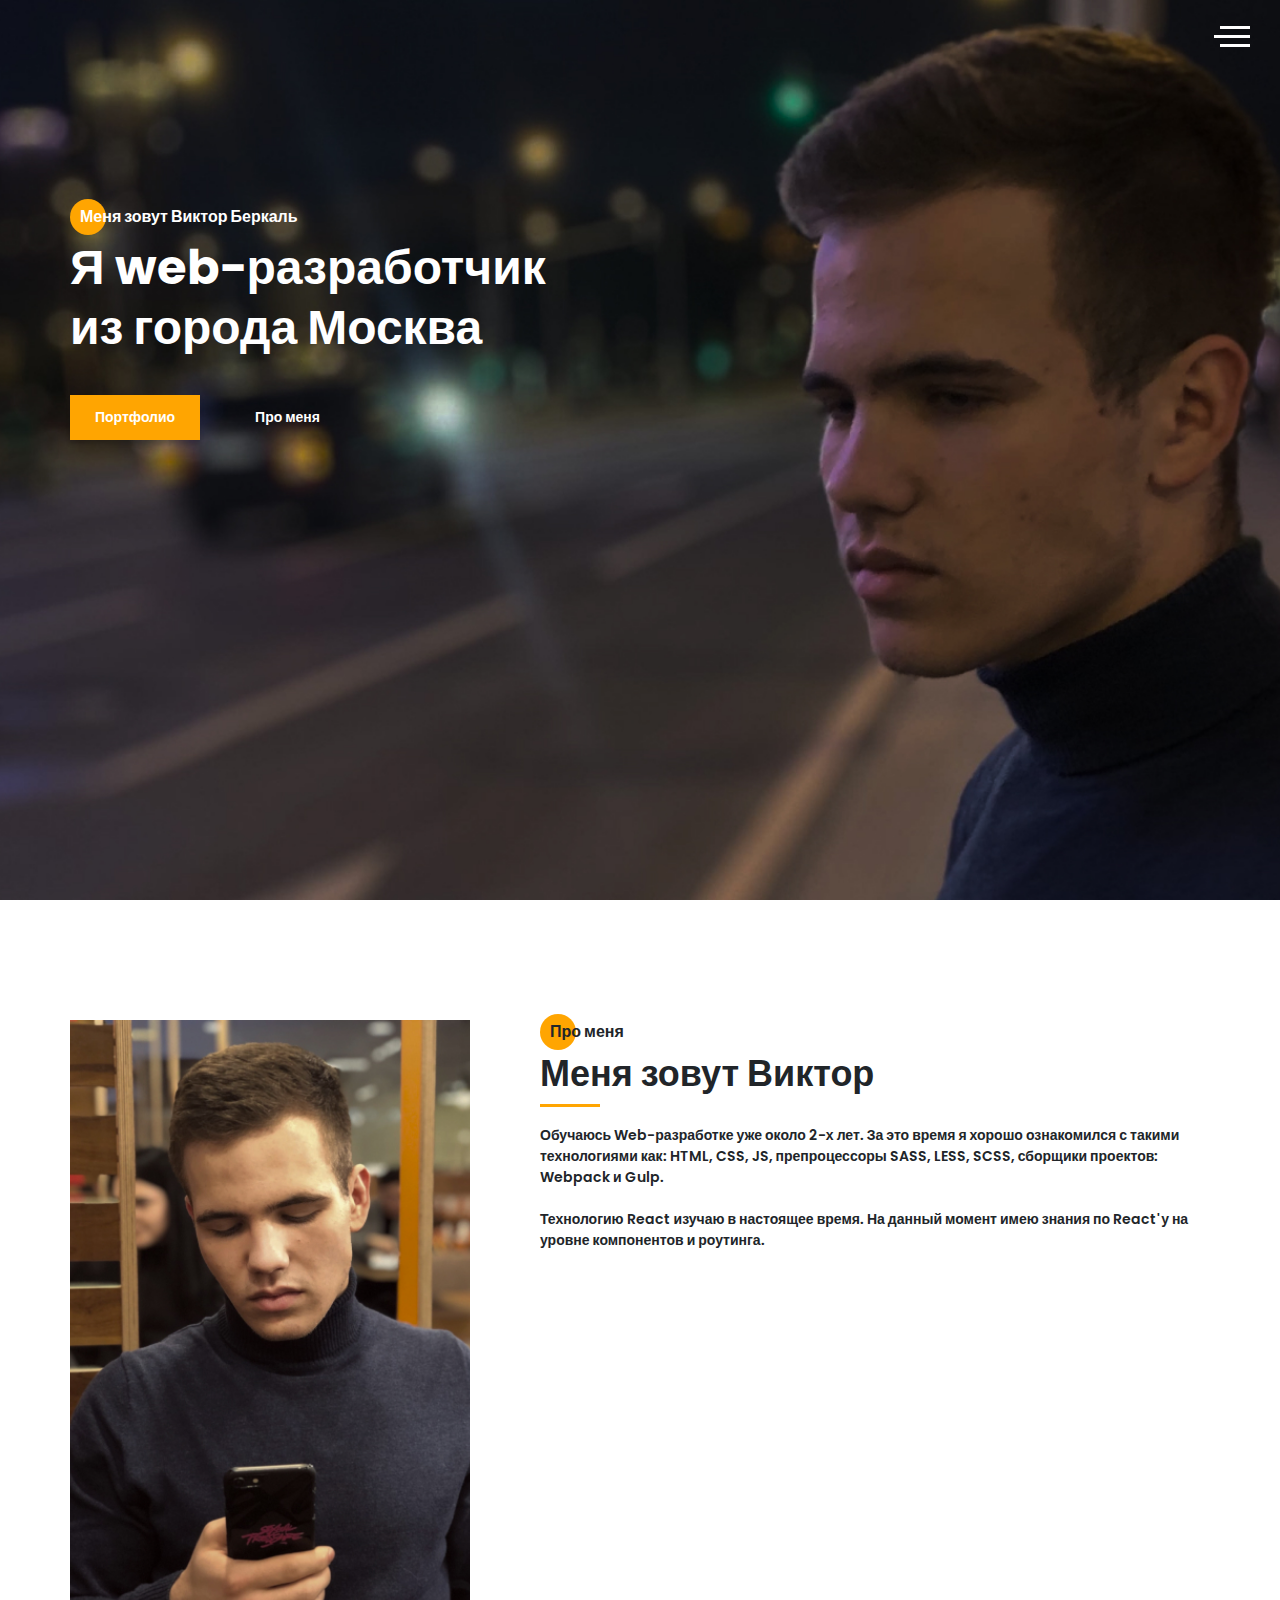
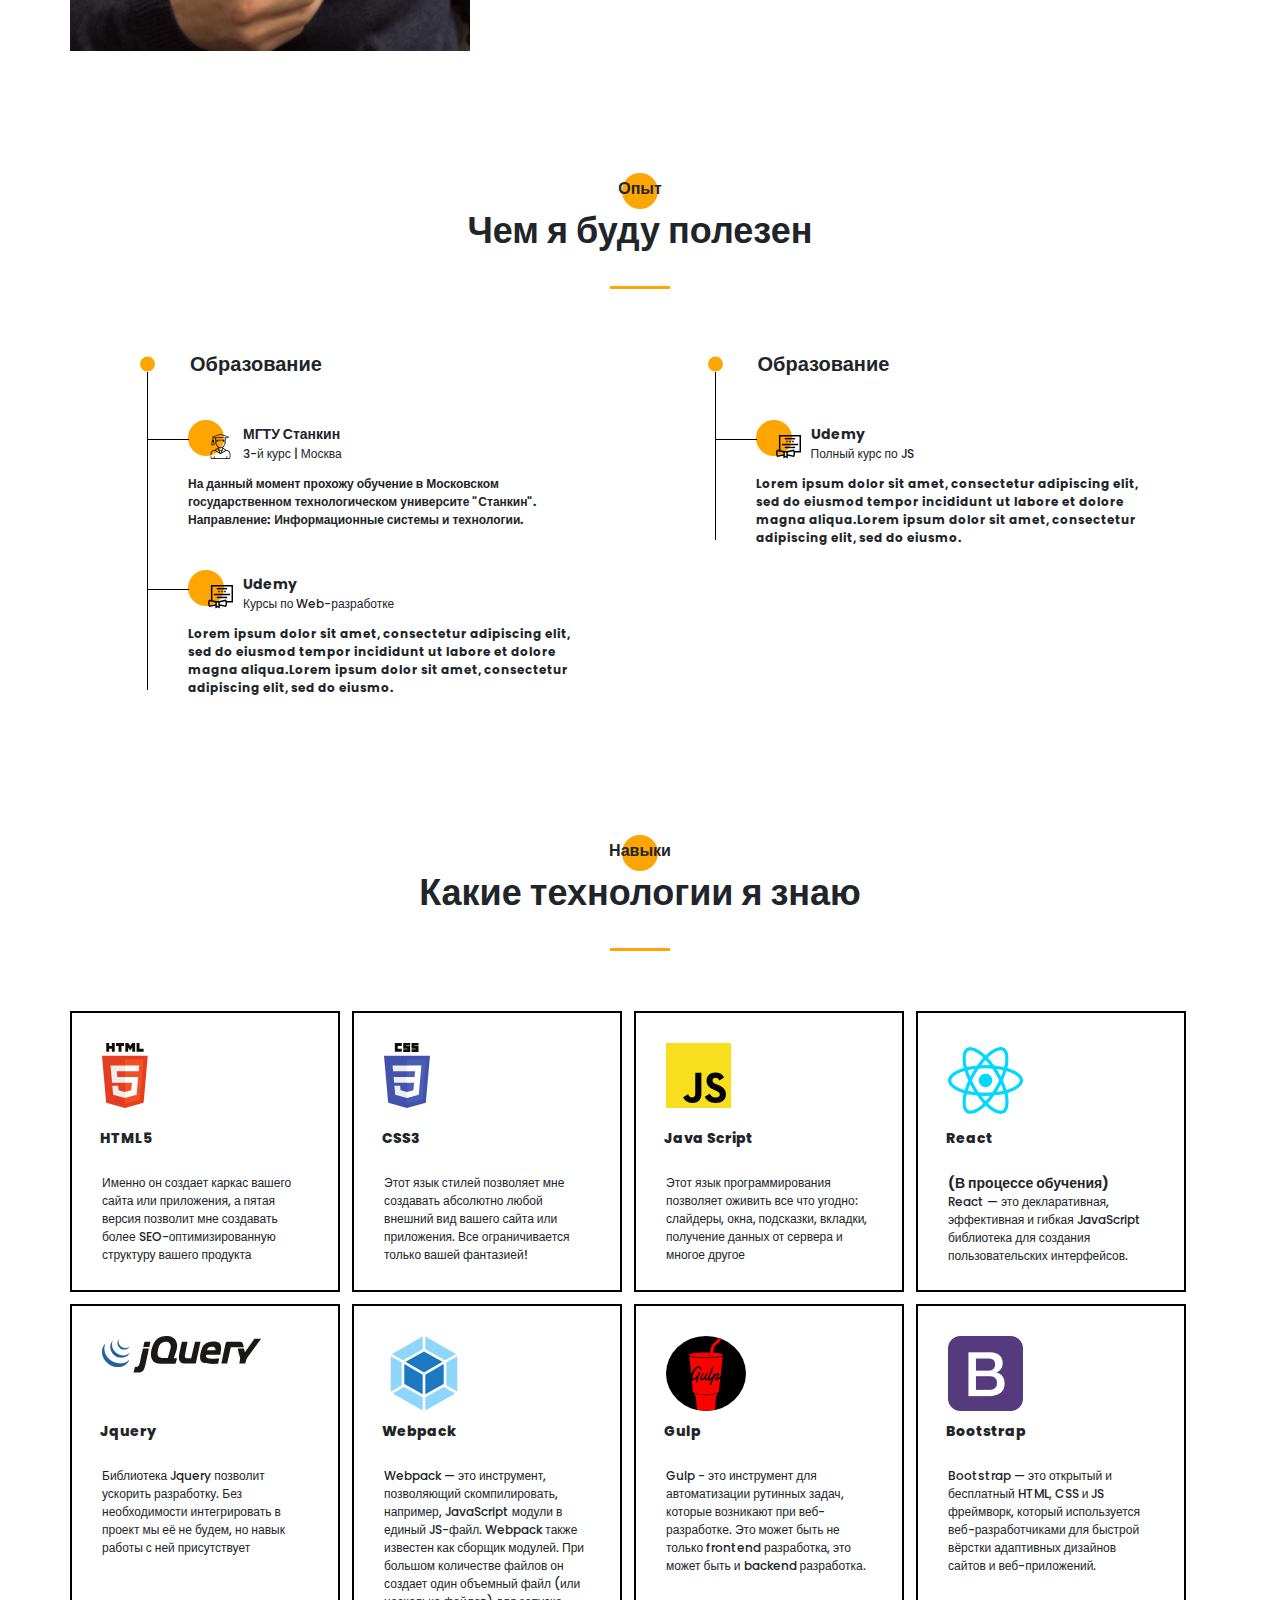
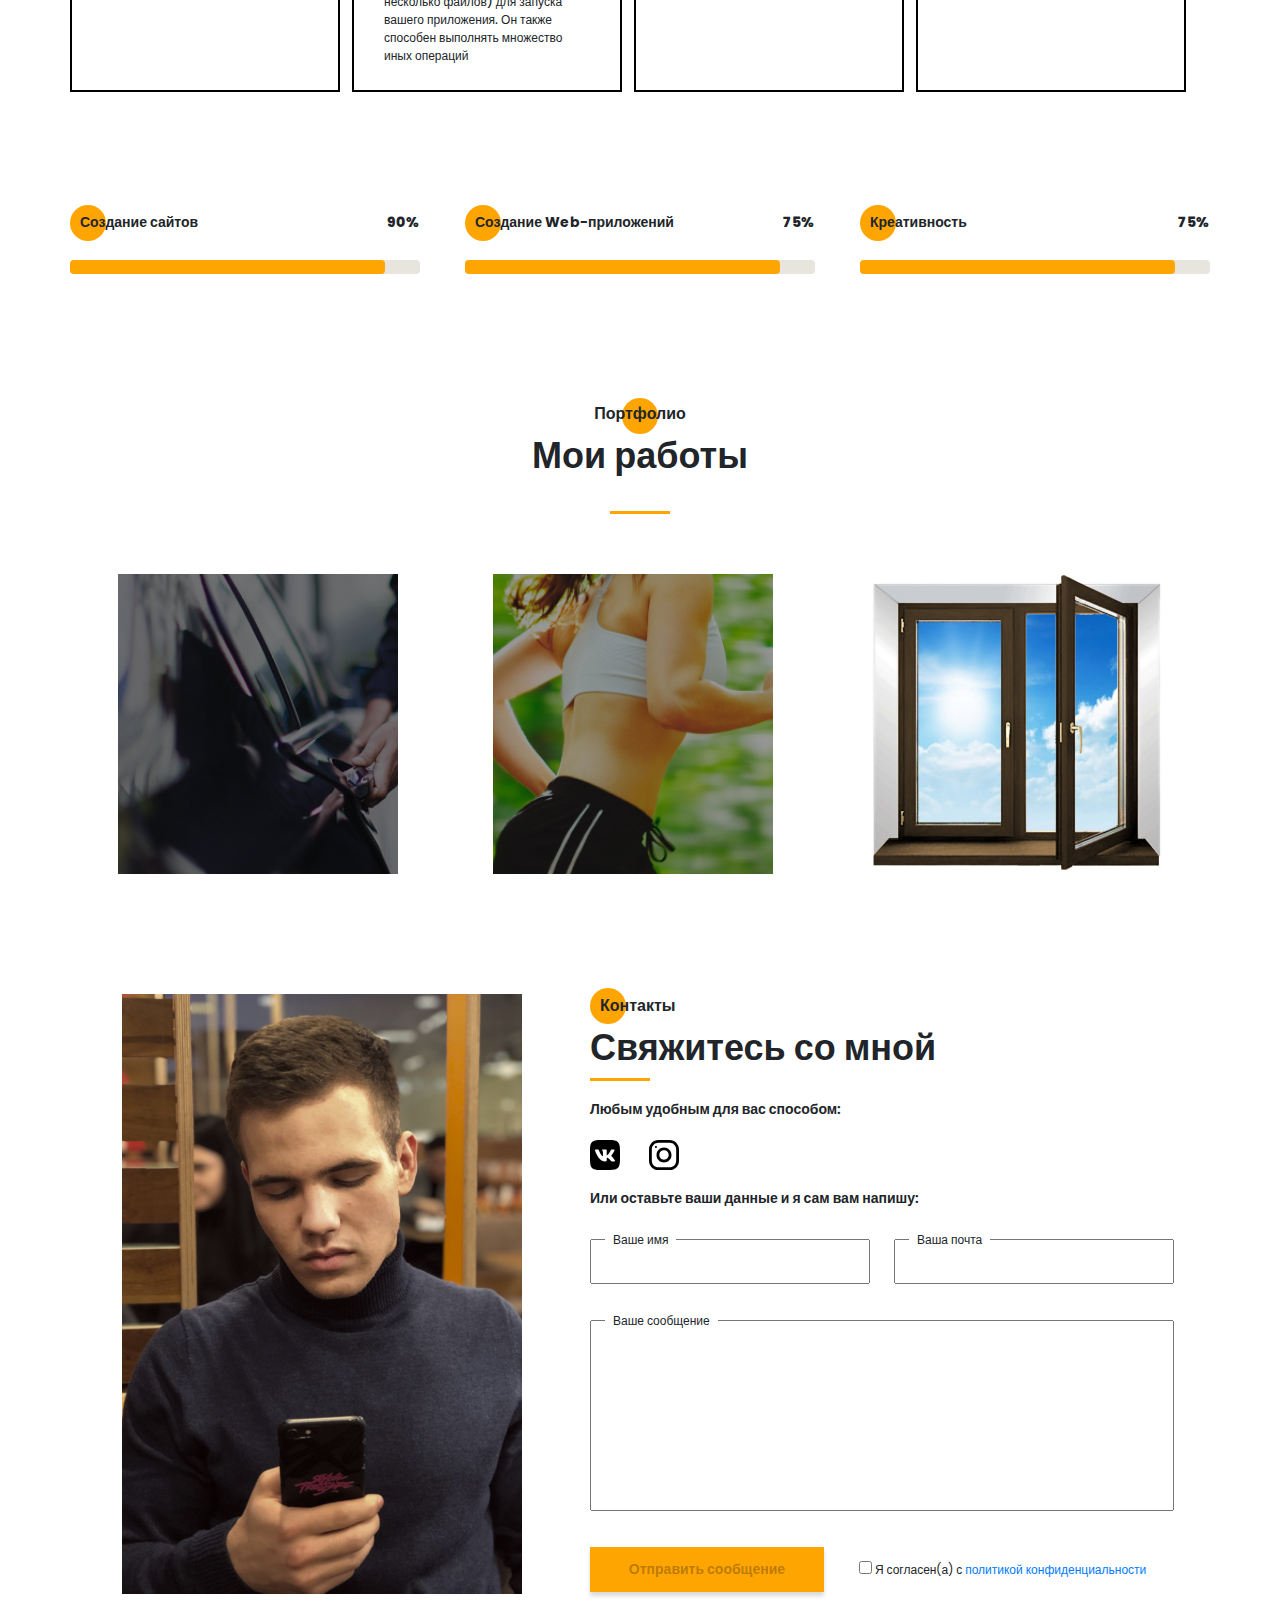
==== index.html @ ca9aa5c7 "portfolio" ====
<!DOCTYPE html><html lang="en"><head><meta charset="UTF-8"><meta http-equiv="X-UA-Compatible" content="IE=edge"><meta name="viewport" content="width=device-width,initial-scale=1"><title>Document</title><link rel="stylesheet" href="css/style.min.css"></head><body><div class="menu"><div class="menu__content"><div class="menu__close"><svg width="29" height="30" viewBox="0 0 29 30" fill="none" xmlns="http://www.w3.org/2000/svg"><path d="M17.1568 14.5231L28.4489 3.23075C29.1837 2.49623 29.1837 1.30861 28.4489 0.574085C27.7144 -0.160437 26.5267 -0.160437 25.7922 0.574085L14.4998 11.8665L3.20781 0.574085C2.47295 -0.160437 1.28567 -0.160437 0.551149 0.574085C-0.183717 1.30861 -0.183717 2.49623 0.551149 3.23075L11.8432 14.5231L0.551149 25.8155C-0.183717 26.55 -0.183717 27.7376 0.551149 28.4721C0.917206 28.8385 1.39852 29.0226 1.87948 29.0226C2.36045 29.0226 2.84141 28.8385 3.20781 28.4721L14.4998 17.1798L25.7922 28.4721C26.1586 28.8385 26.6396 29.0226 27.1205 29.0226C27.6015 29.0226 28.0825 28.8385 28.4489 28.4721C29.1837 27.7376 29.1837 26.55 28.4489 25.8155L17.1568 14.5231Z" fill="black"/></svg></div><nav><ul class="menu__ul"><li class="menu__li"><a href="#dossier" class="menu__link">ПРО МЕНЯ</a></li><li class="menu__li"><a href="#portfolio" class="menu__link">МОЙ ОПЫТ</a></li><li class="menu__li"><a href="#skils" class="menu__link">МОИ НАВЫКИ</a></li><li class="menu__li"><a href="#projects" class="menu__link">МОИ РАБОТЫ</a></li><li class="menu__li"><a href="#price" class="menu__link">ПРАЙС-ЛИСТ</a></li><li class="menu__li"><a href="#contacts" class="menu__link">КОНТАКТЫ</a></li></ul></nav><div class="menu__social"><a href="https://github.com/VictorBerkal"><svg width="20" height="19" viewBox="0 0 20 19" fill="none" xmlns="http://www.w3.org/2000/svg"><path d="M10 0C4.475 0 0 4.36167 0 9.74107C0 14.0457 2.865 17.6962 6.8375 18.9832C7.3375 19.0749 7.52083 18.7734 7.52083 18.5148C7.52083 18.2835 7.5125 17.6706 7.50833 16.8585C4.72667 17.4459 4.14 15.5517 4.14 15.5517C3.685 14.4274 3.0275 14.1267 3.0275 14.1267C2.12167 13.5228 3.0975 13.5352 3.0975 13.5352C4.10167 13.603 4.62917 14.5389 4.62917 14.5389C5.52083 16.0283 6.97 15.5979 7.54167 15.3493C7.63167 14.719 7.88917 14.2903 8.175 14.0466C5.95417 13.8029 3.62 12.9652 3.62 9.23304C3.62 8.16988 4.0075 7.30085 4.64917 6.61934C4.53667 6.37317 4.19917 5.3827 4.73667 4.04116C4.73667 4.04116 5.57417 3.78012 7.48667 5.03988C8.28667 4.82345 9.13667 4.71606 9.98667 4.7111C10.8367 4.71606 11.6867 4.82345 12.4867 5.03988C14.3867 3.78012 15.2242 4.04116 15.2242 4.04116C15.7617 5.3827 15.4242 6.37317 15.3242 6.61934C15.9617 7.30085 16.3492 8.16988 16.3492 9.23304C16.3492 12.9752 14.0117 13.7987 11.7867 14.0383C12.1367 14.3307 12.4617 14.928 12.4617 15.8408C12.4617 17.1444 12.4492 18.1918 12.4492 18.5082C12.4492 18.7635 12.6242 19.0683 13.1367 18.9708C17.1375 17.692 20 14.0391 20 9.74107C20 4.36167 15.5225 0 10 0Z" fill="#212121"/></svg> </a><a href="https://www.instagram.com/berkal_111111/?hl=ru"><svg class="rotate-right" width="20" height="20" viewBox="0 0 20 20" fill="none" xmlns="http://www.w3.org/2000/svg"><path d="M-6.01032e-07 6.25L-2.73196e-07 13.75C-1.22337e-07 17.2012 2.79875 20 6.25 20L13.75 20C17.2013 20 20 17.2012 20 13.75L20 6.25C20 2.79875 17.2012 -7.51891e-07 13.75 -6.01032e-07L6.25 -2.73196e-07C2.79875 -1.22337e-07 -7.51891e-07 2.79875 -6.01032e-07 6.25ZM13.75 1.875C16.1625 1.875 18.125 3.8375 18.125 6.25L18.125 13.75C18.125 16.1625 16.1625 18.125 13.75 18.125L6.25 18.125C3.8375 18.125 1.875 16.1625 1.875 13.75L1.875 6.25C1.875 3.8375 3.8375 1.875 6.25 1.875L13.75 1.875Z" fill="black"/><path d="M5 10C5 12.7612 7.23875 15 10 15C12.7613 15 15 12.7612 15 10C15 7.23875 12.7612 5 10 5C7.23875 5 5 7.23875 5 10ZM13.125 10C13.125 11.7225 11.7225 13.125 10 13.125C8.27625 13.125 6.875 11.7225 6.875 10C6.875 8.2775 8.27625 6.875 10 6.875C11.7225 6.875 13.125 8.2775 13.125 10Z" fill="black"/><path d="M5.29123 4.625C5.29123 4.25704 4.99295 3.95875 4.62499 3.95875C4.25703 3.95875 3.95874 4.25704 3.95874 4.625C3.95874 4.99296 4.25703 5.29125 4.62499 5.29125C4.99295 5.29125 5.29123 4.99296 5.29123 4.625Z" fill="black"/></svg> </a><a href="https://vk.com/hhesoyam"><svg xmlns="http://www.w3.org/2000/svg" width="20" height="20" viewBox="0 0 32 32"><path d="M20.911 0h-9.823c-8.964 0-11.089 2.125-11.089 11.089v9.823c0 8.964 2.125 11.089 11.089 11.089h9.823c8.964 0 11.089-2.125 11.089-11.089v-9.823c0-8.964-2.146-11.089-11.089-11.089zM25.833 22.828h-2.323c-0.88 0-1.151-0.698-2.734-2.302-1.375-1.333-1.984-1.51-2.323-1.51-0.479 0-0.615 0.135-0.615 0.792v2.099c0 0.563-0.177 0.901-1.667 0.901-2.464 0-5.198-1.49-7.115-4.266-2.891-4.068-3.682-7.115-3.682-7.745 0-0.339 0.135-0.656 0.786-0.656h2.328c0.589 0 0.813 0.271 1.042 0.901 1.151 3.323 3.068 6.234 3.859 6.234 0.292 0 0.427-0.135 0.427-0.88v-3.432c-0.089-1.583-0.922-1.719-0.922-2.281 0-0.271 0.224-0.542 0.583-0.542h3.661c0.495 0 0.677 0.271 0.677 0.854v4.63c0 0.5 0.224 0.677 0.359 0.677 0.292 0 0.542-0.177 1.083-0.719 1.672-1.875 2.87-4.766 2.87-4.766 0.156-0.339 0.427-0.656 1.016-0.656h2.328c0.698 0 0.854 0.359 0.698 0.859-0.292 1.354-3.141 5.375-3.141 5.375-0.245 0.406-0.339 0.583 0 1.036 0.25 0.339 1.063 1.042 1.604 1.672 0.995 1.13 1.76 2.078 1.964 2.734 0.229 0.651-0.109 0.99-0.766 0.99z"/></svg></a></div></div><div class="menu__opasity"></div></div><div class="sidepanel"><a href="https://github.com/VictorBerkal" class="sidepanel__link"><img src="icons/social/github.svg" alt="github"></a><a href="https://www.instagram.com/berkal_111111/?hl=ru" class="sidepanel__link"><img src="icons/social/instagram.svg" alt="instagram"></a><a class="rotate" href="https://vk.com/hhesoyam" class="sidepanel__link"><svg xmlns="http://www.w3.org/2000/svg" width="20" height="20" viewBox="0 0 32 32"><path d="M20.911 0h-9.823c-8.964 0-11.089 2.125-11.089 11.089v9.823c0 8.964 2.125 11.089 11.089 11.089h9.823c8.964 0 11.089-2.125 11.089-11.089v-9.823c0-8.964-2.146-11.089-11.089-11.089zM25.833 22.828h-2.323c-0.88 0-1.151-0.698-2.734-2.302-1.375-1.333-1.984-1.51-2.323-1.51-0.479 0-0.615 0.135-0.615 0.792v2.099c0 0.563-0.177 0.901-1.667 0.901-2.464 0-5.198-1.49-7.115-4.266-2.891-4.068-3.682-7.115-3.682-7.745 0-0.339 0.135-0.656 0.786-0.656h2.328c0.589 0 0.813 0.271 1.042 0.901 1.151 3.323 3.068 6.234 3.859 6.234 0.292 0 0.427-0.135 0.427-0.88v-3.432c-0.089-1.583-0.922-1.719-0.922-2.281 0-0.271 0.224-0.542 0.583-0.542h3.661c0.495 0 0.677 0.271 0.677 0.854v4.63c0 0.5 0.224 0.677 0.359 0.677 0.292 0 0.542-0.177 1.083-0.719 1.672-1.875 2.87-4.766 2.87-4.766 0.156-0.339 0.427-0.656 1.016-0.656h2.328c0.698 0 0.854 0.359 0.698 0.859-0.292 1.354-3.141 5.375-3.141 5.375-0.245 0.406-0.339 0.583 0 1.036 0.25 0.339 1.063 1.042 1.604 1.672 0.995 1.13 1.76 2.078 1.964 2.734 0.229 0.651-0.109 0.99-0.766 0.99z"/></svg></a><div class="sidepanel__hr"></div><div class="sidepanel__descr"><span>Социальные сети</span></div></div><section class="promo"><div class="hamburger"><span></span> <span class="long"></span> <span></span></div><div class="container"><div class="title promo__title">Меня зовут Виктор Беркаль</div><h1 class="title title_fz-48 promo__subtitle">Я web-разработчик из города Москва</h1><div class="promo__btns"><a href="#projects" class="promo__btn btn">Портфолио</a> <a href="#dossier" class="promo__btn">Про меня</a></div></div></section><section><div id="dossier" class="dossier"><div class="container"><div class="dossier__wrapper"><div class="dossier-item dossier-item_1"><div class="dossier-item__image"><img src="img/main_photo.jpg" alt="my photo"></div></div><div class="dossier-item dossier-item_2"><div class="dossier-item__title title">Про меня</div><div class="dossier-item__subtitle title title_fz-36">Меня зовут Виктор</div><div class="dossier-item__line line"></div><div class="dossier-item__descr">Обучаюсь Web-разработке уже около 2-х лет. За это время я хорошо ознакомился с такими технологиями как: HTML, CSS, JS, препроцессоры SASS, LESS, SCSS, сборщики проектов: Webpack и Gulp.<br><br>Технологию React изучаю в настоящее время. На данный момент имею знания по React'у на уровне компонентов и роутинга.</div></div><!-- <div class="dossier-item dossier-item_3">
                        <div class="dossier-item__wrapper">
                            <div class="dossier-item-block">
                                <div class="dossier-item-block__image">
                                    <img src="icons/about_me/web_development.svg" alt="web">
                                </div>
                                <div class="dossier-item-block__info">
                                    <div class="dossier-item-block__title title title_fz-14">Web-разработка</div>
                                    <div class="dossier-item-block__descr">
                                        Lorem ipsum dolor sit amet, consectetur adipiscing elit, sed do eiusmod tempor incididunt ut labore et dolore magna aliqua.
                                    </div>
                                </div>
                            </div>
                            <div class="dossier-item-block">
                                <div class="dossier-item-block__image">
                                    <img src="icons/about_me/mobile_dev.svg" alt="mobile_dev">
                                </div>
                                <div class="dossier-item-block__info">
                                    <div class="dossier-item-block__title title title_fz-14">Web-разработка</div>
                                    <div class="dossier-item-block__descr">Lorem ipsum dolor sit amet, consectetur adipiscing elit, sed do eiusmod tempor incididunt ut labore et dolore magna aliqua.</div>
                                </div>
                            </div>
                            <div class="dossier-item-block">
                                <div class="dossier-item-block__image">
                                    <img src="icons/about_me/design.svg" alt="design">
                                </div>
                                <div class="dossier-item-block__info">
                                    <div class="dossier-item-block__title title title_fz-14">Web-разработка</div>
                                    <div class="dossier-item-block__descr">Lorem ipsum dolor sit amet, consectetur adipiscing elit, sed do eiusmod tempor incididunt ut labore et dolore magna aliqua.</div>
                                </div>
                            </div>
                        </div>
                    </div> --></div></div></div></section><section><div id="portfolio" class="portfolio"><div class="container"><div class="title title_section-title">Опыт</div><h2 class="title_fz-36 title title_section-subtitle">Чем я буду полезен</h2><div class="line"></div><div class="portfolio__wrapper"><div class="portfolio-column"><div class="portfolio-column__title title title_fz-20">Образование</div><ul class="portfolio__list"><li class="portfolio-elem"><div class="portfolio-elem__inner"><div class="portfolio-elem__header"><div class="portfolio-elem__icon"><img src="icons/experience/university.svg" alt="university"></div><div class="portfolio-elem_info"><div class="portfolio-elem__title title title_fz-14">МГТУ Станкин</div><div class="portfolio-elem__subtitle">3-й курс | Москва</div></div></div><div class="portfolio-elem__body">На данный момент прохожу обучение в Московском государственном технологическом университе "Станкин". Направление: Информационные системы и технологии.</div></div></li><li class="portfolio-elem"><div class="portfolio-elem__inner"><div class="portfolio-elem__header"><div class="portfolio-elem__icon"><img src="icons/experience/courses.svg" alt="courses"></div><div class="portfolio-elem_info"><div class="portfolio-elem__title title title_fz-14">Udemy</div><div class="portfolio-elem__subtitle">Курсы по Web-разработке</div></div></div><div class="portfolio-elem__body">Lorem ipsum dolor sit amet, consectetur adipiscing elit, sed do eiusmod tempor incididunt ut labore et dolore magna aliqua.Lorem ipsum dolor sit amet, consectetur adipiscing elit, sed do eiusmo.</div></div></li></ul></div><div class="portfolio-column"><div class="portfolio-column__title title title_fz-20">Образование</div><ul class="portfolio__list"><li class="portfolio-elem"><div class="portfolio-elem__inner"><div class="portfolio-elem__header"><div class="portfolio-elem__icon"><img src="icons/experience/courses.svg" alt="courses"></div><div class="portfolio-elem_info"><div class="portfolio-elem__title title title_fz-14">Udemy</div><div class="portfolio-elem__subtitle">Полный курс по JS</div></div></div><div class="portfolio-elem__body">Lorem ipsum dolor sit amet, consectetur adipiscing elit, sed do eiusmod tempor incididunt ut labore et dolore magna aliqua.Lorem ipsum dolor sit amet, consectetur adipiscing elit, sed do eiusmo.</div></div></li></ul></div></div></div></div></section><section><div id="skils" class="skils"><div class="container"><div class="title title_section-title">Навыки</div><h2 class="title_fz-36 title title_section-subtitle">Какие технологии я знаю</h2><div class="line"></div><div class="skils__wrapper"><div class="skils-item"><div class="skils-item__image"><img src="icons/skills/html5.svg" alt="html5"></div><div class="skils-item__info"><div class="skils-item__title title_fz-14">HTML5</div></div><div class="skils-item__descr">Именно он создает каркас вашего сайта или приложения, а пятая версия позволит мне создавать более SEO-оптимизированную структуру вашего продукта</div></div><div class="skils-item"><div class="skils-item__image"><img src="icons/skills/css3.svg" alt="css3"></div><div class="skils-item__info"><div class="skils-item__title title_fz-14">CSS3</div></div><div class="skils-item__descr">Этот язык стилей позволяет мне создавать абсолютно любой внешний вид вашего сайта или приложения. Все ограничивается только вашей фантазией!</div></div><div class="skils-item"><div class="skils-item__image"><img src="icons/skills/js.svg" alt="js"></div><div class="skils-item__info"><div class="skils-item__title title_fz-14">Java Script</div></div><div class="skils-item__descr">Этот язык программирования позволяет оживить все что угодно: слайдеры, окна, подсказки, вкладки, получение данных от сервера и многое другое</div></div><div class="skils-item"><div class="skils-item__image"><img src="icons/skills/reactjs.png" alt="jquery"></div><div class="skils-item__info"><div class="skils-item__title title_fz-14">React</div></div><div class="skils-item__descr"><strong style="font-size: 14px;">(В процессе обучения)</strong><br>React — это декларативная, эффективная и гибкая JavaScript библиотека для создания пользовательских интерфейсов.</div></div><div class="skils-item"><div class="skils-item__image"><img src="icons/skills/jquery.svg" alt="jquery"></div><div class="skils-item__info"><div class="skils-item__title title_fz-14">Jquery</div></div><div class="skils-item__descr">Библиотека Jquery позволит ускорить разработку. Без необходимости интегрировать в проект мы её не будем, но навык работы с ней присутствует</div></div><div class="skils-item"><div class="skils-item__image"><svg class="webpack" id="angularjs" xmlns="http://www.w3.org/2000/svg" viewBox="0 0 128 128"><defs><style>.cls-1{fill:#8ed6fb;}.cls-2{fill:#1c78c0;}</style></defs><title>Artboard 12</title><g id="original"><path class="cls-1" d="M117.29,98.1,66.24,127V104.49L98,87,117.29,98.1Zm3.5-3.16V34.55L102.11,45.35V84.16l18.67,10.77ZM10.71,98.1l51,28.88V104.49L29.94,87Zm-3.5-3.16V34.55L25.89,45.35V84.16Zm2.19-64.3L61.76,1V22.76L28.21,41.21l-.27.15Zm109.18,0L66.24,1V22.76L99.79,41.2l.27.15,18.54-10.71Z"/><path class="cls-2" d="M61.76,99.37,30.37,82.1V47.92L61.76,66Zm4.48,0L97.63,82.12V47.92L66.24,66ZM32.5,44,64,26.66,95.5,44,64,62.16,32.5,44Z"/></g></svg></div><div class="skils-item__info"><div class="skils-item__title title_fz-14">Webpack</div></div><div class="skils-item__descr">Webpack — это инструмент, позволяющий скомпилировать, например, JavaScript модули в единый JS-файл. Webpack также известен как сборщик модулей. При большом количестве файлов он создает один объемный файл (или несколько файлов) для запуска вашего приложения. Он также способен выполнять множество иных операций</div></div><div class="skils-item"><div class="skils-item__image"><svg class="svg" aria-hidden="true" focusable="false" data-prefix="fab" data-icon="gulp" class="svg-inline--fa fa-gulp fa-w-8" role="img" xmlns="http://www.w3.org/2000/svg" viewBox="0 0 256 512"><path fill="currentColor" d="M209.8 391.1l-14.1 24.6-4.6 80.2c0 8.9-28.3 16.1-63.1 16.1s-63.1-7.2-63.1-16.1l-5.8-79.4-14.9-25.4c41.2 17.3 126 16.7 165.6 0zm-196-253.3l13.6 125.5c5.9-20 20.8-47 40-55.2 6.3-2.7 12.7-2.7 18.7.9 5.2 3 9.6 9.3 10.1 11.8 1.2 6.5-2 9.1-4.5 9.1-3 0-5.3-4.6-6.8-7.3-4.1-7.3-10.3-7.6-16.9-2.8-6.9 5-12.9 13.4-17.1 20.7-5.1 8.8-9.4 18.5-12 28.2-1.5 5.6-2.9 14.6-.6 19.9 1 2.2 2.5 3.6 4.9 3.6 5 0 12.3-6.6 15.8-10.1 4.5-4.5 10.3-11.5 12.5-16l5.2-15.5c2.6-6.8 9.9-5.6 9.9 0 0 10.2-3.7 13.6-10 34.7-5.8 19.5-7.6 25.8-7.6 25.8-.7 2.8-3.4 7.5-6.3 7.5-1.2 0-2.1-.4-2.6-1.2-1-1.4-.9-5.3-.8-6.3.2-3.2 6.3-22.2 7.3-25.2-2 2.2-4.1 4.4-6.4 6.6-5.4 5.1-14.1 11.8-21.5 11.8-3.4 0-5.6-.9-7.7-2.4l7.6 79.6c2 5 39.2 17.1 88.2 17.1 49.1 0 86.3-12.2 88.2-17.1l10.9-94.6c-5.7 5.2-12.3 11.6-19.6 14.8-5.4 2.3-17.4 3.8-17.4-5.7 0-5.2 9.1-14.8 14.4-21.5 1.4-1.7 4.7-5.9 4.7-8.1 0-2.9-6-2.2-11.7 2.5-3.2 2.7-6.2 6.3-8.7 9.7-4.3 6-6.6 11.2-8.5 15.5-6.2 14.2-4.1 8.6-9.1 22-5 13.3-4.2 11.8-5.2 14-.9 1.9-2.2 3.5-4 4.5-1.9 1-4.5.9-6.1-.3-.9-.6-1.3-1.9-1.3-3.7 0-.9.1-1.8.3-2.7 1.5-6.1 7.8-18.1 15-34.3 1.6-3.7 1-2.6.8-2.3-6.2 6-10.9 8.9-14.4 10.5-5.8 2.6-13 2.6-14.5-4.1-.1-.4-.1-.8-.2-1.2-11.8 9.2-24.3 11.7-20-8.1-4.6 8.2-12.6 14.9-22.4 14.9-4.1 0-7.1-1.4-8.6-5.1-2.3-5.5 1.3-14.9 4.6-23.8 1.7-4.5 4-9.9 7.1-16.2 1.6-3.4 4.2-5.4 7.6-4.5.6.2 1.1.4 1.6.7 2.6 1.8 1.6 4.5.3 7.2-3.8 7.5-7.1 13-9.3 20.8-.9 3.3-2 9 1.5 9 2.4 0 4.7-.8 6.9-2.4 4.6-3.4 8.3-8.5 11.1-13.5 2-3.6 4.4-8.3 5.6-12.3.5-1.7 1.1-3.3 1.8-4.8 1.1-2.5 2.6-5.1 5.2-5.1 1.3 0 2.4.5 3.2 1.5 1.7 2.2 1.3 4.5.4 6.9-2 5.6-4.7 10.6-6.9 16.7-1.3 3.5-2.7 8-2.7 11.7 0 3.4 3.7 2.6 6.8 1.2 2.4-1.1 4.8-2.8 6.8-4.5 1.2-4.9.9-3.8 26.4-68.2 1.3-3.3 3.7-4.7 6.1-4.7 1.2 0 2.2.4 3.2 1.1 1.7 1.3 1.7 4.1 1 6.2-.7 1.9-.6 1.3-4.5 10.5-5.2 12.1-8.6 20.8-13.2 31.9-1.9 4.6-7.7 18.9-8.7 22.3-.6 2.2-1.3 5.8 1 5.8 5.4 0 19.3-13.1 23.1-17 .2-.3.5-.4.9-.6.6-1.9 1.2-3.7 1.7-5.5 1.4-3.8 2.7-8.2 5.3-11.3.8-1 1.7-1.6 2.7-1.6 2.8 0 4.2 1.2 4.2 4 0 1.1-.7 5.1-1.1 6.2 1.4-1.5 2.9-3 4.5-4.5 15-13.9 25.7-6.8 25.7.2 0 7.4-8.9 17.7-13.8 23.4-1.6 1.9-4.9 5.4-5 6.4 0 1.3.9 1.8 2.2 1.8 2 0 6.4-3.5 8-4.7 5-3.9 11.8-9.9 16.6-14.1l14.8-136.8c-30.5 17.1-197.6 17.2-228.3.2zm229.7-8.5c0 21-231.2 21-231.2 0 0-8.8 51.8-15.9 115.6-15.9 9 0 17.8.1 26.3.4l12.6-48.7L228.1.6c1.4-1.4 5.8-.2 9.9 3.5s6.6 7.9 5.3 9.3l-.1.1L185.9 74l-10 40.7c39.9 2.6 67.6 8.1 67.6 14.6zm-69.4 4.6c0-.8-.9-1.5-2.5-2.1l-.2.8c0 1.3-5 2.4-11.1 2.4s-11.1-1.1-11.1-2.4c0-.1 0-.2.1-.3l.2-.7c-1.8.6-3 1.4-3 2.3 0 2.1 6.2 3.7 13.7 3.7 7.7.1 13.9-1.6 13.9-3.7z"></path></svg></div><div class="skils-item__info"><div class="skils-item__title title_fz-14">Gulp</div></div><div class="skils-item__descr">Gulp - это инструмент для автоматизации рутинных задач, которые возникают при веб-разработке. Это может быть не только frontend разработка, это может быть и backend разработка.</div></div><div class="skils-item"><div class="skils-item__image"><img src="icons/skills/Bootstrap.png" alt="js"></div><div class="skils-item__info"><div class="skils-item__title title_fz-14">Bootstrap</div></div><div class="skils-item__descr">Bootstrap — это открытый и бесплатный HTML, CSS и JS фреймворк, который используется веб-разработчиками для быстрой вёрстки адаптивных дизайнов сайтов и веб-приложений.</div></div></div><div class="skils-statistics"><div class="skils-statistics__wrapper"><div class="skils-statistics__item"><div class="skils-statistics__header"><div class="skils-statistics__title title title_fz-14">Создание сайтов</div><div class="skils-statistics__percent">90%</div></div><div class="skils-statistics-body"><div class="skils-statistics-body__part"></div></div></div><div class="skils-statistics__item"><div class="skils-statistics__header"><div class="skils-statistics__title title title_fz-14">Создание Web-приложений</div><div class="skils-statistics__percent">75%</div></div><div class="skils-statistics-body"><div class="skils-statistics-body__part"></div></div></div><div class="skils-statistics__item"><div class="skils-statistics__header"><div class="skils-statistics__title title title_fz-14">Креативность</div><div class="skils-statistics__percent">75%</div></div><div class="skils-statistics-body"><div class="skils-statistics-body__part"></div></div></div></div></div></div></div></section><section><div id="projects" class="projects"><div class="container"><div class="title title_section-title">Портфолио</div><h2 class="title_fz-36 title title_section-subtitle">Мои работы</h2><div class="line"></div><div class="projects__wrapper"><a href="uber3/index.html" class="projects__item"><img src="img/works/uber.jpg" alt="uber"> </a><a href="run/index.html" class="projects__item"><img src="img/works/pulse.jpg" alt="pulse"> </a><a href="wind/index.html" class="projects__item"><img src="img/works/window.jpg" alt="bread"> </a><!-- <a class="projects__item projects__vertical"> 
                        <img src="img/works/plans.jpg" alt="plans">
                    </a>
                    <a class="projects__item">
                        <img src="img/works/ipad.jpg" alt="ipad">
                    </a>
                    <a class="projects__item projects__horizontally">
                        <img src="img/works/mac.jpg" alt="mac">
                    </a> --></div></div></div></section><!-- <section>
        <div id="price" class="price">
            <div class="container">
                <div class="title title_section-title">Прайс-лист</div>
                <div class="line"></div>
                <div class="price__wrapper">
                    <div class="price-elem">
                        <div class="price-elem__header">
                            <div class="price-elem__title title title_fz-14">Landing-page</div>
                            <div class="price-elem__cost">от 8000 руб.</div>
                        </div>
                        <div class="price-elem__footer">
                            Одностраничный сайт для презентации услуг/товаров/...
                        </div>
                    </div>
                    <div class="price-elem">
                        <div class="price-elem__header">
                            <div class="price-elem__title title title_fz-14">Корпоративный сайт</div>
                            <div class="price-elem__cost">от 20000 руб.</div>
                        </div>
                        <div class="price-elem__footer">
                            Сайт для вашего бизнеса или компании
                        </div>
                    </div>
                    <div class="price-elem">
                        <div class="price-elem__header">
                            <div class="price-elem__title title title_fz-14">Другое</div>
                            <div class="price-elem__cost">Индивидуально</div>
                        </div>
                        <div class="price-elem__footer">
                           Вы можете просто написать мне ваше предложение и мы решим любые вопросы
                        </div>
                    </div>
                </div>
            </div>
        </div>
    </section> --><section><div id="contacts" class="contacts"><div class="container"><div class="contacts__wrapper"><div class="contacts__col delete"><div class="contacts__image"><img src="img/main_photo.jpg" alt="my photo"></div></div><div class="contacts__col"><div class="contacts-info"><div class="contacts-info__title title">Контакты</div><div class="contacts-info__subtitle title title_fz-36">Свяжитесь со мной</div><div class="contacts-info__line line"></div><div class="contacts-info__descr">Любым удобным для вас способом:</div><div class="contacts-info__icons"><a href="https://vk.com/hhesoyam" class="contacts-info__icon"><img src="icons/social/vk.svg" alt="facebook"> </a><!-- <a href="#" class="contacts-info__icon">
                                    <img src="icons/social/telegram.svg" alt="telegram">
                                </a> --> <a href="https://www.instagram.com/berkal_111111/?hl=ru" class="contacts-info__icon"><img src="icons/social/instagram.svg" alt="instagram"></a></div><div class="contacts-info__descr">Или оставьте ваши данные и я сам вам напишу:</div></div><form action="#" class="contacts__form"><div class="contacts__input"><input class="input-name" required name="name" id="name" type="text"> <label for="name">Ваше имя</label></div><div class="contacts__input"><input class="input-email" required name="email" id="email" type="email"> <label for="email">Ваша почта</label></div><div class="contacts__textarea"><textarea class="textarea-message" name="text" id="text"></textarea> <label for="text">Ваше сообщение</label></div><div class="contacts__triggers"><button disabled="disabled" class="btn contacts__btn">Отправить сообщение</button><div class="contacts__politic"><input required type="checkbox"> <span>Я согласен(а) с <a href="/policy.html">политикой конфиденциальности</a></span></div></div></form></div></div></div></div></section><div class="modal"><div class="modal-window"><div class="modal-window__close">&#10006;</div><div class="modal-window__header">Спасибо за оставленную заявку!</div><div class="modal-window__descr">Я свяжусь с вами в ближайшее время</div></div></div><script src="js/index-min.js"></script></body></html>
---- css/style.min.css ----
/*!
 * Bootstrap Reboot v4.3.1 (https://getbootstrap.com/)
 * Copyright 2011-2019 The Bootstrap Authors
 * Copyright 2011-2019 Twitter, Inc.
 * Licensed under MIT (https://github.com/twbs/bootstrap/blob/master/LICENSE)
 * Forked from Normalize.css, licensed MIT (https://github.com/necolas/normalize.css/blob/master/LICENSE.md)
 */@import url('https://fonts.googleapis.com/css2?family=Poppins:wght@500; 700&display=swap');*,::after,::before{-webkit-box-sizing:border-box;box-sizing:border-box}html{font-family:sans-serif;line-height:1.15;-webkit-text-size-adjust:100%;-webkit-tap-highlight-color:transparent}article,aside,figcaption,figure,footer,header,hgroup,main,nav,section{display:block}body{margin:0;font-family:-apple-system,BlinkMacSystemFont,"Segoe UI",Roboto,"Helvetica Neue",Arial,"Noto Sans",sans-serif,"Apple Color Emoji","Segoe UI Emoji","Segoe UI Symbol","Noto Color Emoji";font-size:1rem;font-weight:400;line-height:1.5;color:#212529;text-align:left;background-color:#fff}[tabindex="-1"]:focus{outline:0!important}hr{-webkit-box-sizing:content-box;box-sizing:content-box;height:0;overflow:visible}h1,h2,h3,h4,h5,h6{margin-top:0;margin-bottom:.5rem}p{margin-top:0;margin-bottom:1rem}abbr[data-original-title],abbr[title]{text-decoration:underline;-webkit-text-decoration:underline dotted;text-decoration:underline dotted;cursor:help;border-bottom:0;-webkit-text-decoration-skip-ink:none;text-decoration-skip-ink:none}address{margin-bottom:1rem;font-style:normal;line-height:inherit}dl,ol,ul{margin-top:0;margin-bottom:1rem}ol ol,ol ul,ul ol,ul ul{margin-bottom:0}dt{font-weight:700}dd{margin-bottom:.5rem;margin-left:0}blockquote{margin:0 0 1rem}b,strong{font-weight:bolder}small{font-size:80%}sub,sup{position:relative;font-size:75%;line-height:0;vertical-align:baseline}sub{bottom:-.25em}sup{top:-.5em}a{color:#007bff;text-decoration:none;background-color:transparent}a:hover{color:#0056b3;text-decoration:underline}a:not([href]):not([tabindex]){color:inherit;text-decoration:none}a:not([href]):not([tabindex]):focus,a:not([href]):not([tabindex]):hover{color:inherit;text-decoration:none}a:not([href]):not([tabindex]):focus{outline:0}code,kbd,pre,samp{font-family:SFMono-Regular,Menlo,Monaco,Consolas,"Liberation Mono","Courier New",monospace;font-size:1em}pre{margin-top:0;margin-bottom:1rem;overflow:auto}figure{margin:0 0 1rem}img{vertical-align:middle;border-style:none}svg{overflow:hidden;vertical-align:middle}table{border-collapse:collapse}caption{padding-top:.75rem;padding-bottom:.75rem;color:#6c757d;text-align:left;caption-side:bottom}th{text-align:inherit}label{display:inline-block;margin-bottom:.5rem}button{border-radius:0}button:focus{outline:1px dotted;outline:5px auto -webkit-focus-ring-color}button,input,optgroup,select,textarea{margin:0;font-family:inherit;font-size:inherit;line-height:inherit}button,input{overflow:visible}button,select{text-transform:none}select{word-wrap:normal}[type=button],[type=reset],[type=submit],button{-webkit-appearance:button}[type=button]:not(:disabled),[type=reset]:not(:disabled),[type=submit]:not(:disabled),button:not(:disabled){cursor:pointer}[type=button]::-moz-focus-inner,[type=reset]::-moz-focus-inner,[type=submit]::-moz-focus-inner,button::-moz-focus-inner{padding:0;border-style:none}input[type=checkbox],input[type=radio]{-webkit-box-sizing:border-box;box-sizing:border-box;padding:0}input[type=date],input[type=datetime-local],input[type=month],input[type=time]{-webkit-appearance:listbox}textarea{overflow:auto;resize:vertical}fieldset{min-width:0;padding:0;margin:0;border:0}legend{display:block;width:100%;max-width:100%;padding:0;margin-bottom:.5rem;font-size:1.5rem;line-height:inherit;color:inherit;white-space:normal}progress{vertical-align:baseline}[type=number]::-webkit-inner-spin-button,[type=number]::-webkit-outer-spin-button{height:auto}[type=search]{outline-offset:-2px;-webkit-appearance:none}[type=search]::-webkit-search-decoration{-webkit-appearance:none}::-webkit-file-upload-button{font:inherit;-webkit-appearance:button}output{display:inline-block}summary{display:list-item;cursor:pointer}template{display:none}[hidden]{display:none!important}*{font-family:Poppins,sans-serif;margin:0;padding:0}.container{max-width:1140px;margin:0 auto}.line{width:60px;height:3px;background-color:#ffa501;margin:25px auto 0 auto}.rotate{-webkit-transform:rotate(-90deg);-ms-transform:rotate(-90deg);transform:rotate(-90deg)}.rotate-right{-webkit-transform:rotate(90deg);-ms-transform:rotate(90deg);transform:rotate(90deg)}.promo{position:relative;z-index:10;padding-top:205px;min-height:100vh;background:url(../img/main_bg.jpg) center center/cover no-repeat}.promo__title{color:#fff;position:relative;padding-left:10px}.promo__title::before{content:'';position:absolute;top:50%;-webkit-transform:translateY(-50%);-ms-transform:translateY(-50%);transform:translateY(-50%);left:0;width:36px;height:36px;background:#ffa501;border-radius:100%;z-index:-5}.promo__subtitle{color:#fff;margin-top:9px;max-width:532px}.promo__btns{margin-top:37px;width:250px;display:-webkit-box;display:-ms-flexbox;display:flex;-webkit-box-pack:justify;-ms-flex-pack:justify;justify-content:space-between;-webkit-box-align:center;-ms-flex-align:center;align-items:center}.promo__btn{font-weight:700;font-size:14px;line-height:21px;color:#fff}.promo__btn:hover{color:#fff;text-decoration:none}.title{font-style:normal;font-weight:700;font-size:16px;line-height:24px}.title_fz-48{font-size:48px;line-height:60px}.title_fz-36{font-size:36px;line-height:60px}.title_fz-14{font-size:14px;line-height:21px}.title_fz-20{font-size:20px;line-height:30px}.title_section-title{text-align:center;position:relative}.title_section-title::before{content:'';position:absolute;top:50%;-webkit-transform:translateY(-50%);-ms-transform:translateY(-50%);transform:translateY(-50%);left:0;width:36px;height:36px;background:#ffa501;border-radius:100%;z-index:-5;left:50%;top:-4px;-webkit-transform:translateX(-50%);-ms-transform:translateX(-50%);transform:translateX(-50%)}.title_section-subtitle{text-align:center}.btn{padding:12px 25px;height:45px;background:#ffa501;-webkit-box-shadow:0 4px 4px rgba(0,0,0,.15);box-shadow:0 4px 4px rgba(0,0,0,.15)}.sidepanel{position:fixed;z-index:19;top:230px;left:50px;width:340px;display:-webkit-box;display:-ms-flexbox;display:flex;-webkit-box-orient:vertical;-webkit-box-direction:normal;-ms-flex-direction:column;flex-direction:column;-webkit-box-pack:justify;-ms-flex-pack:justify;justify-content:space-between;-webkit-box-align:center;-ms-flex-align:center;align-items:center;height:340px;width:25px}.sidepanel__descr{height:150px;width:25px}.sidepanel__descr span{color:#000;-webkit-transform:rotate(-90deg) translate(-42%,-63px);-ms-transform:rotate(-90deg) translate(-42%,-63px);transform:rotate(-90deg) translate(-42%,-63px);display:block;width:150px}.sidepanel__hr{width:2px;height:70px;background-color:#000}.hamburger{width:36px;position:absolute;top:20px;right:30px;display:-webkit-box;display:-ms-flexbox;display:flex;-webkit-box-orient:vertical;-webkit-box-direction:normal;-ms-flex-direction:column;flex-direction:column;-webkit-box-align:end;-ms-flex-align:end;align-items:flex-end}.hamburger span{margin-top:6px;width:30px;height:3px;display:block;background-color:#fff}.hamburger .long{width:36px}.menu{position:fixed;top:0;left:-100%;width:100%;height:100vh;z-index:10;visibility:hidden;opacity:0;-webkit-transition:all .6s;-o-transition:all .6s;transition:all .6s}.menu.active{left:0;visibility:visible;opacity:1;z-index:20}.menu__content{padding-top:140px;position:relative;width:345px;height:100%;background-color:#ffa501}.menu__close{position:absolute;top:25px;right:25px;cursor:pointer}.menu__ul{margin-left:40px}.menu__li{margin-left:40px;position:relative;font-weight:700;font-size:24px;line-height:36px;list-style-type:none;margin-bottom:15px}.menu__li::before{content:'';position:absolute;top:10px;left:-35px;display:block;width:15px;height:15px;border:1px solid #000;border-radius:100%;-webkit-transition:all .4s;-o-transition:all .4s;transition:all .4s}.menu__li:hover::before{content:'';background-color:#fff;border:none}.menu__link{color:#fff}.menu__link:hover{color:#fff;text-decoration:none}.menu__social{position:absolute;bottom:50px;left:50%;-webkit-transform:translateX(-50%);-ms-transform:translateX(-50%);transform:translateX(-50%);display:-webkit-box;display:-ms-flexbox;display:flex;-webkit-box-pack:justify;-ms-flex-pack:justify;justify-content:space-between;width:90px}.menu__opasity{position:fixed;top:0;left:0;width:100%;height:100%;background-color:#fff;opacity:.6;z-index:-6}.dossier{padding-top:120px}.dossier__wrapper{display:grid;grid-template-columns:400px 670px;grid-template-rows:minmax(200px,auto) auto;-webkit-column-gap:70px;-moz-column-gap:70px;column-gap:70px;row-gap:50px}.dossier-item_1{grid-row-start:1;grid-row-end:3}.dossier-item_3{grid-row-start:2;grid-row-end:3}.dossier-item__wrapper{display:grid;grid-template-columns:repeat(2,1fr);grid-template-rows:repeat(2,minmax(100px auto));-webkit-column-gap:50px;-moz-column-gap:50px;column-gap:50px;row-gap:40px}.dossier-item__title{position:relative;padding-left:10px}.dossier-item__title::before{content:'';position:absolute;top:50%;-webkit-transform:translateY(-50%);-ms-transform:translateY(-50%);transform:translateY(-50%);left:0;width:36px;height:36px;background:#ffa501;border-radius:100%;z-index:-5}.dossier-item__line{margin:0}.dossier-item__descr{margin-top:18px;font-weight:600;font-size:14px;line-height:21px}.dossier-item__image{width:100%;height:100%}.dossier-item__image img{width:100%;height:100%;-o-object-fit:cover;object-fit:cover}.dossier-item-block{display:-webkit-box;display:-ms-flexbox;display:flex}.dossier-item-block__image{margin-top:10px;position:relative;padding-left:10px}.dossier-item-block__image::before{content:'';position:absolute;top:50%;-webkit-transform:translateY(-50%);-ms-transform:translateY(-50%);transform:translateY(-50%);left:0;width:36px;height:36px;background:#ffa501;border-radius:100%;z-index:-5;top:7px}.dossier-item-block__image img{width:25px;height:25px;-o-object-fit:contain;object-fit:contain}.dossier-item-block__info{margin-left:20px}.dossier-item-block__descr{font-weight:600;font-size:12px;line-height:18px;color:#000}.portfolio{padding-top:126px}.portfolio__wrapper{padding:0 70px;margin-top:60px;display:grid;grid-template-columns:repeat(2,1fr);-webkit-column-gap:135px;-moz-column-gap:135px;column-gap:135px}.portfolio-column__title{position:relative;padding-left:50px}.portfolio-column__title::before{content:'';position:absolute;width:15px;height:15px;background:#ffa501;border-radius:100%;left:0;top:50%;-webkit-transform:translateY(-50%);-ms-transform:translateY(-50%);transform:translateY(-50%)}.portfolio__list li{position:relative;padding-left:35px;list-style-type:none}.portfolio__list li::before{content:'';position:absolute;width:1px;height:100%;background-color:#000;left:7px;top:-7px}.portfolio-elem__header{padding-left:55px;padding-top:45px;display:-webkit-box;display:-ms-flexbox;display:flex;position:relative}.portfolio-elem__icon{position:absolute;padding-top:40px;left:20px;top:15px}.portfolio-elem__icon::before{content:'';position:absolute;top:50%;-webkit-transform:translateY(-50%);-ms-transform:translateY(-50%);transform:translateY(-50%);left:0;width:36px;height:36px;background:#ffa501;border-radius:100%;z-index:-5;top:44px;left:-20px}.portfolio-elem__icon img{width:25px;height:25px;-o-object-fit:contain;object-fit:contain}.portfolio-elem__subtitle{font-weight:500;font-size:12px;line-height:18px}.portfolio-elem__body{margin-top:12px;font-weight:700;font-size:12px;line-height:18px}.portfolio-elem__inner{padding-left:13px;position:relative}.portfolio-elem__inner::before{content:'';position:absolute;width:42px;height:1px;background-color:#000;top:60px;left:-28px}.skils{padding-top:126px}.skils__wrapper{margin-top:60px;display:grid;grid-template-columns:repeat(4,270px);grid-template-rows:repeat(2,minmax(270px,auto));gap:12px}.skils-item{position:relative;padding:30px 30px 25px 30px;border:2px solid #000}.skils-item__image{height:75px;width:160px}.skils-item__image img,.skils-item__image svg{max-height:100%;max-width:100%;-o-object-fit:cover;object-fit:cover}.skils-item__image .svg{width:80px;color:red;background-color:#000;border-radius:100%}.skils-item__image .webpack{width:80px}.skils-item__info{position:absolute;width:211px;left:50%;-webkit-transform:translateX(-50%);-ms-transform:translateX(-50%);transform:translateX(-50%);top:115px}.skils-item__title{font-weight:800}.skils-item__descr{font-weight:500;font-size:12px;line-height:18px;margin-top:56px}.skils-statistics{margin-top:120px}.skils-statistics__wrapper{display:grid;grid-template-columns:repeat(3,350px);grid-template-rows:70px;gap:30px 45px}.skils-statistics__header{display:-webkit-box;display:-ms-flexbox;display:flex;-webkit-box-pack:justify;-ms-flex-pack:justify;justify-content:space-between}.skils-statistics__title{position:relative;padding-left:10px}.skils-statistics__title::before{content:'';position:absolute;top:50%;-webkit-transform:translateY(-50%);-ms-transform:translateY(-50%);transform:translateY(-50%);left:0;width:36px;height:36px;background:#ffa501;border-radius:100%;z-index:-5;top:50%;left:0}.skils-statistics__percent{font-size:14px;line-height:21px;font-weight:800}.skils-statistics-body{width:350px;height:14px;background:#e8e4de;margin-top:27px;border-radius:4px}.skils-statistics-body__part{background:#ffa501;width:90%;height:14px;border-radius:4px}.projects{padding-top:120px}.projects__wrapper{margin-top:60px;display:-webkit-box;display:-ms-flexbox;display:flex;-ms-flex-pack:distribute;justify-content:space-around;-ms-flex-wrap:wrap;flex-wrap:wrap}.projects__item{-webkit-transition:all .6s;-o-transition:all .6s;transition:all .6s}.projects__item img{width:100%;height:100%;-o-object-fit:cover;object-fit:cover}.projects__item:hover{-webkit-transform:scale(1.05);-ms-transform:scale(1.05);transform:scale(1.05)}.price{padding-top:66px}.price__wrapper{margin-top:60px;display:grid;grid-template-columns:repeat(2,minmax(auto,365px));-webkit-box-pack:justify;-ms-flex-pack:justify;justify-content:space-between;row-gap:15px}.price-elem__header{position:relative;display:-webkit-box;display:-ms-flexbox;display:flex;-webkit-box-pack:justify;-ms-flex-pack:justify;justify-content:space-between;-webkit-box-align:center;-ms-flex-align:center;align-items:center}.price-elem__header::before{content:'';position:absolute;top:50%;-webkit-transform:translateY(-50%);-ms-transform:translateY(-50%);transform:translateY(-50%);left:0;width:15px;height:15px;background-color:#ffa501;border-radius:100%}.price-elem__title{font-weight:800;padding-left:24px}.price-elem__cost{font-weight:800;font-size:14px;line-height:21px}.price-elem__footer{padding-left:24px;font-weight:500;font-size:12px;line-height:18px}.contacts{padding:120px 0 90px 0}.contacts-info__title{position:relative;padding-left:10px}.contacts-info__title::before{content:'';position:absolute;top:50%;-webkit-transform:translateY(-50%);-ms-transform:translateY(-50%);transform:translateY(-50%);left:0;width:36px;height:36px;background:#ffa501;border-radius:100%;z-index:-5}.contacts-info__line{margin:0}.contacts-info__descr{margin-top:18px;font-weight:600;font-size:14px;line-height:21px}.contacts-info__icons{margin-top:20px}.contacts-info__icon{margin-right:25px}.contacts-info__icon:hover{text-decoration:none}.contacts-info__icon img{width:30px;height:30px}.contacts__wrapper{padding:0 35px 0 52px;display:grid;grid-template-columns:400px 585px;-webkit-box-pack:justify;-ms-flex-pack:justify;justify-content:space-between}.contacts__image{width:100%;height:100%}.contacts__image img{width:100%;height:100%;-o-object-fit:cover;object-fit:cover}.contacts__form{margin-top:30px;display:grid;grid-template-columns:repeat(2,280px);grid-template-rows:45px 191px 45px;gap:36px 24px}.contacts__form label{display:block;position:absolute;padding:0 8px;background-color:#fff;font-size:12px;line-height:18px;top:0;left:0;top:-8px;left:15px}.contacts__input{position:relative}.contacts__input input{padding:0 20px;width:100%;height:100%}.contacts__textarea{position:relative;grid-column:1/3}.contacts__textarea textarea{padding:20px;width:100%;height:100%;resize:none}.contacts__btn{border:none;font-weight:800;font-size:14px;line-height:21px}.contacts__triggers{grid-column:1/3;display:grid;grid-template-columns:repeat(2,auto);-webkit-box-align:center;-ms-flex-align:center;align-items:center}.contacts__politic{margin-left:35px;font-size:12px;line-height:18px}.modal{display:none;width:100%;height:100%;position:fixed;top:0;background-color:rgba(0,0,0,.56)}.modal-window{padding:34px 39px 39px 34px;position:absolute;top:50%;left:50%;-webkit-transform:translate(-50%,-50%);-ms-transform:translate(-50%,-50%);transform:translate(-50%,-50%);width:380px;min-height:auto;background:#f2f2f2}.modal-window__close{position:absolute;top:5px;right:10px;font-size:20px}.modal-window__header{font-weight:800;font-size:20px;text-align:center;line-height:20px}.modal-window__descr{font-weight:400;margin-top:25px;font-size:14px;text-align:center}.active{display:block}@media (max-width:1399px){.sidepanel{display:none}}@media (max-width:1200px){.container{max-width:960px}.dossier__wrapper{grid-template-columns:400px 492px;-webkit-column-gap:50px;-moz-column-gap:50px;column-gap:50px}.skils__wrapper{grid-template-columns:repeat(3,270px);gap:12px 30px;-webkit-box-pack:center;-ms-flex-pack:center;justify-content:center}.skils-statistics__wrapper{grid-template-columns:repeat(2,350px);-ms-flex-pack:distribute;justify-content:space-around}.projects__wrapper{grid-template-columns:repeat(auto-fit,280px);-ms-flex-pack:distribute;justify-content:space-around;row-gap:35px}.projects__vertical{grid-row:unset;grid-column:unset}.projects__horizontally{grid-row:unset;grid-column:unset}.contacts__wrapper{padding:0 20px 0 20px;grid-template-columns:400px 472px}.contacts__form{grid-template-columns:repeat(2,225px)}}@media (max-width:992px){.container{max-width:720px}.promo__subtitle{max-width:480px}.title_fz-48{font-size:35px;line-height:37px}.dossier__wrapper{grid-template-columns:300px auto;-webkit-column-gap:29px;-moz-column-gap:29px;column-gap:29px;row-gap:42px}.dossier-item__wrapper{grid-template-columns:repeat(1,1fr);row-gap:20px}.portfolio__wrapper{-webkit-column-gap:75px;-moz-column-gap:75px;column-gap:75px}.skils__wrapper{grid-template-columns:repeat(2,270px)}.projects__wrapper{row-gap:47px}.price__wrapper{gap:30px}.contacts__wrapper{padding:0 10px 0 10px;grid-template-columns:300px 378px}.contacts__form{grid-template-columns:repeat(2,181px)}.contacts__form .btn{padding:12px 5px;font-weight:700;font-size:13px;line-height:18px}}@media (max-width:768px){.container{max-width:540px}.promo__subtitle{max-width:380px}.dossier__wrapper{grid-template-columns:1fr;grid-template-rows:auto 450px auto}.dossier-item_1{grid-row:2/3}.dossier-item_2{grid-row:1/2}.dossier-item_3{grid-row:3/4}.portfolio__wrapper{padding:0;-webkit-column-gap:39px;-moz-column-gap:39px;column-gap:39px}.skils__wrapper{gap:12px}.skils-statistics__wrapper{grid-template-columns:repeat(2,270px);row-gap:50px}.skils-statistics-body{width:270px}.price__wrapper{grid-template-columns:repeat(auto-fit,300px);-webkit-box-pack:center;-ms-flex-pack:center;justify-content:center}.contacts__wrapper{grid-template-columns:1fr;grid-template-rows:auto auto;-webkit-box-pack:center;-ms-flex-pack:center;justify-content:center}.contacts .delete{display:none}.contacts__form{grid-template-columns:repeat(2,1fr)}}@media (max-width:576px){.container{width:100%;padding:0 10px}.promo{background:url(../img/main_bg.jpg) 59%/cover no-repeat}.promo__subtitle{max-width:277px}.promo__btns{margin-top:32px}.title_fz-48{font-size:26px;line-height:39px}.title_fz-36{font-size:24px;line-height:36px}.menu__content{width:250px}.menu__ul{margin-left:20px}.dossier{padding-top:40px}.dossier__wrapper{grid-template-rows:auto 340px auto;row-gap:25px}.portfolio{padding-top:45px}.portfolio__wrapper{grid-template-columns:repeat(1,1fr);margin-top:40px}.skils{padding-top:46px}.skils__wrapper{grid-template-columns:repeat(1,270px)}.skils-statistics{margin-top:40px}.skils-statistics__wrapper{grid-template-columns:repeat(1,300px);row-gap:50px}.skils-statistics-body{width:300px}.projects{padding-top:46px}.contacts-info__descr{margin-top:11px;font-weight:600;font-size:12px;line-height:20px}.contacts__form{grid-template-rows:45px 45px 143px}.contacts__input{grid-column:1/3}.contacts__triggers{grid-template-columns:repeat(1,1fr)}.contacts__btn{width:220px;margin:0 auto}.contacts__politic{margin-top:20px}}
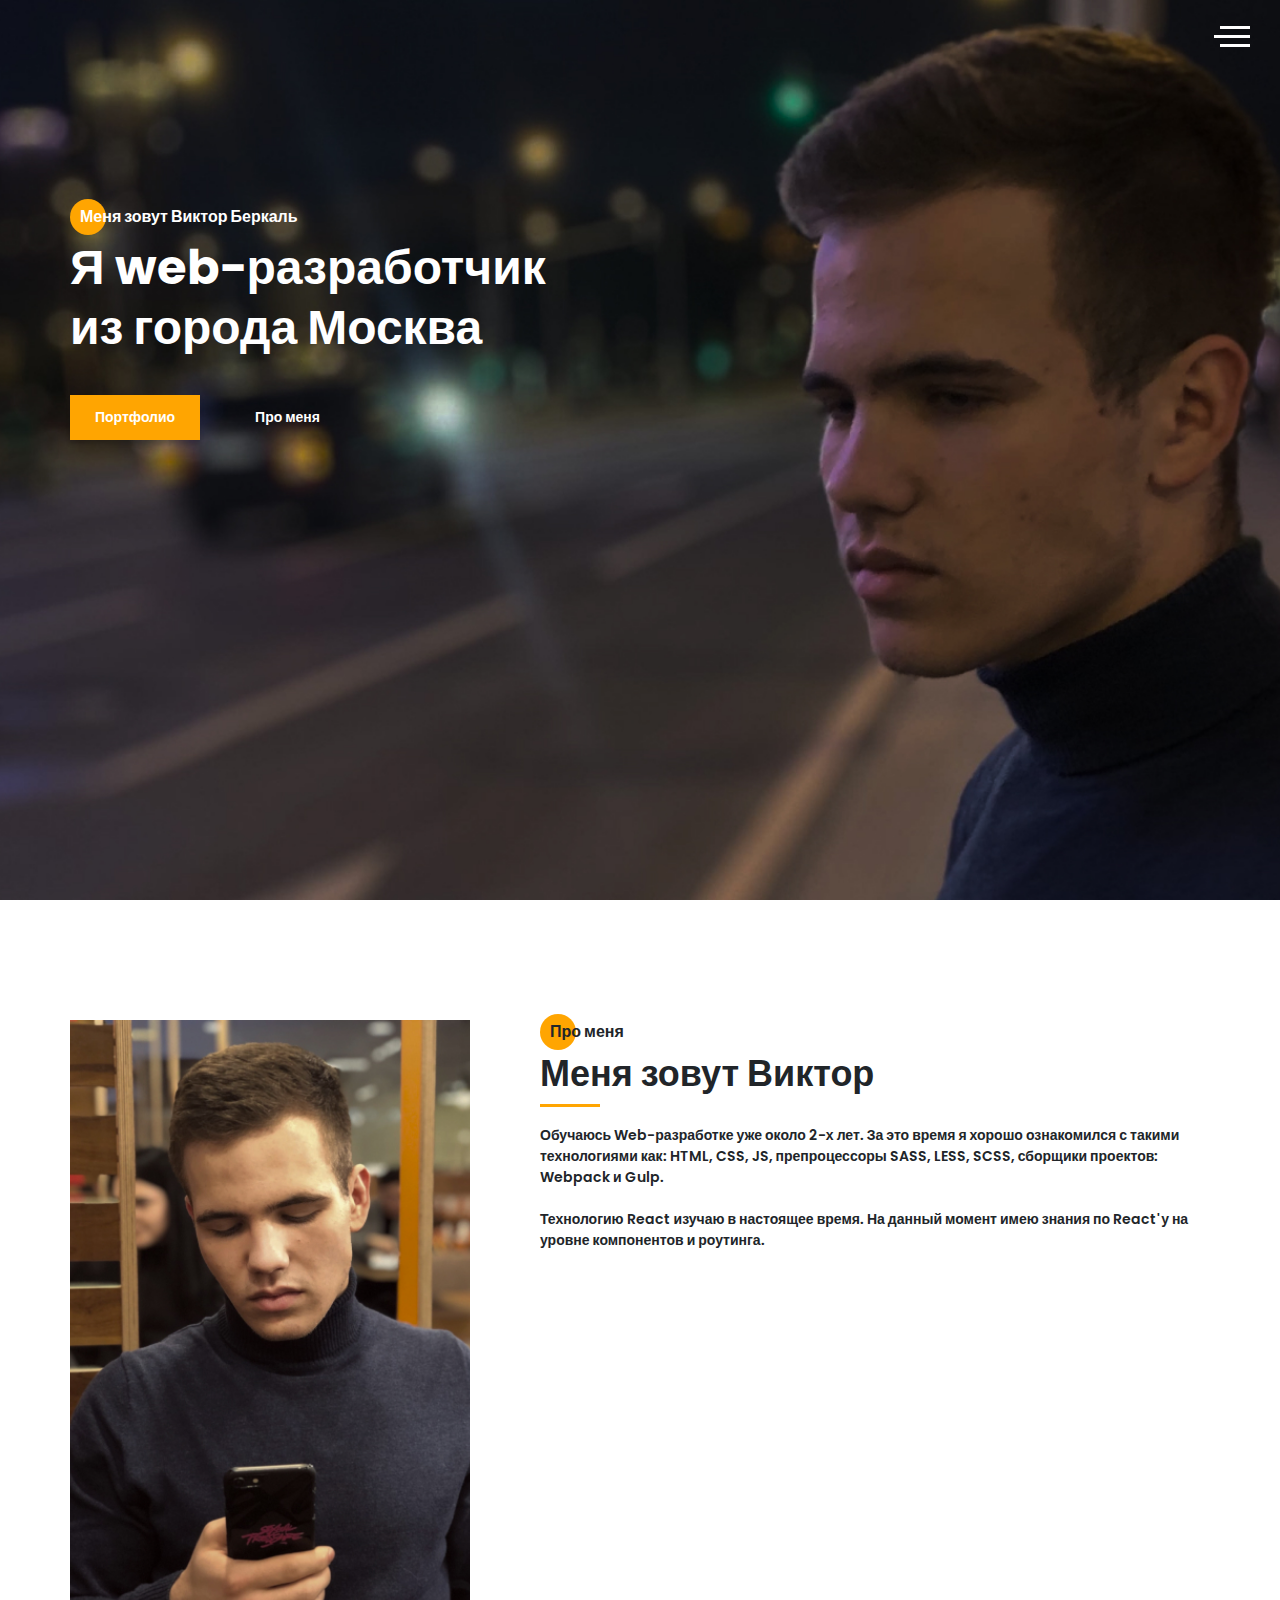
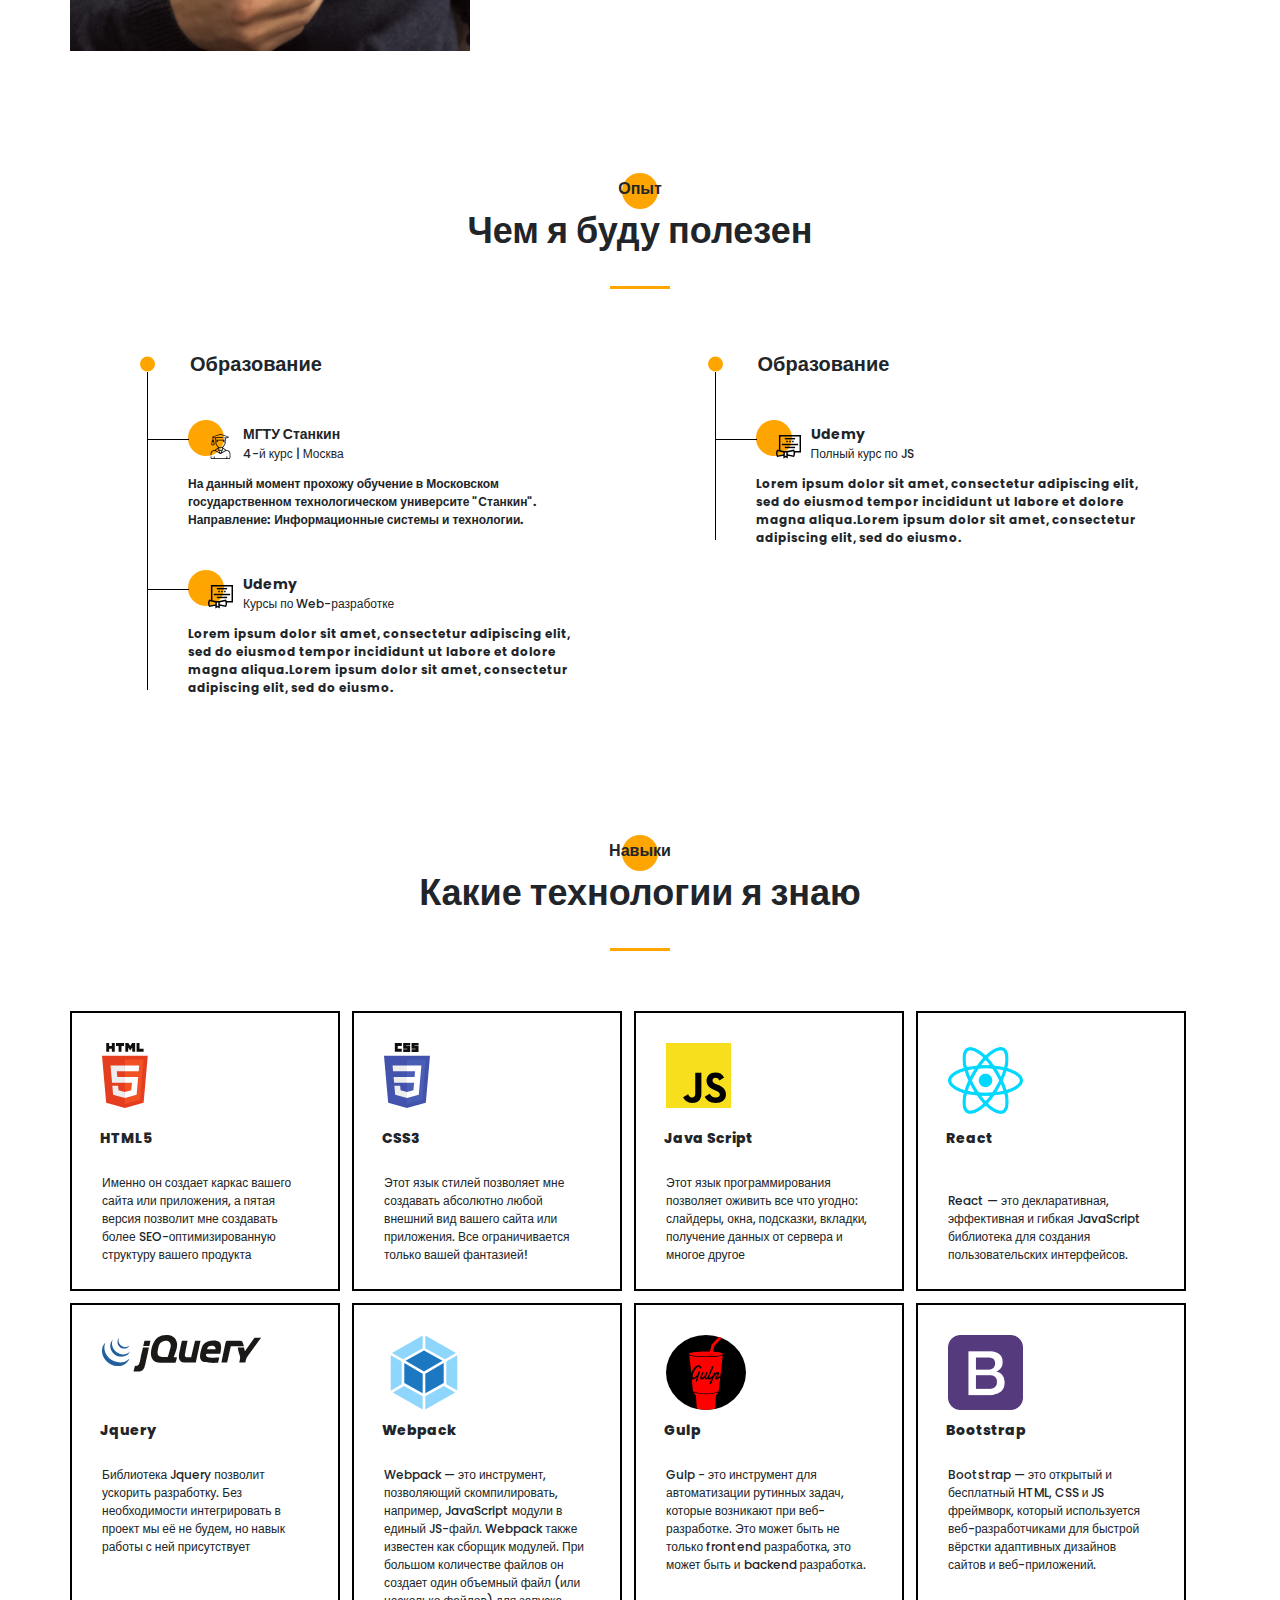
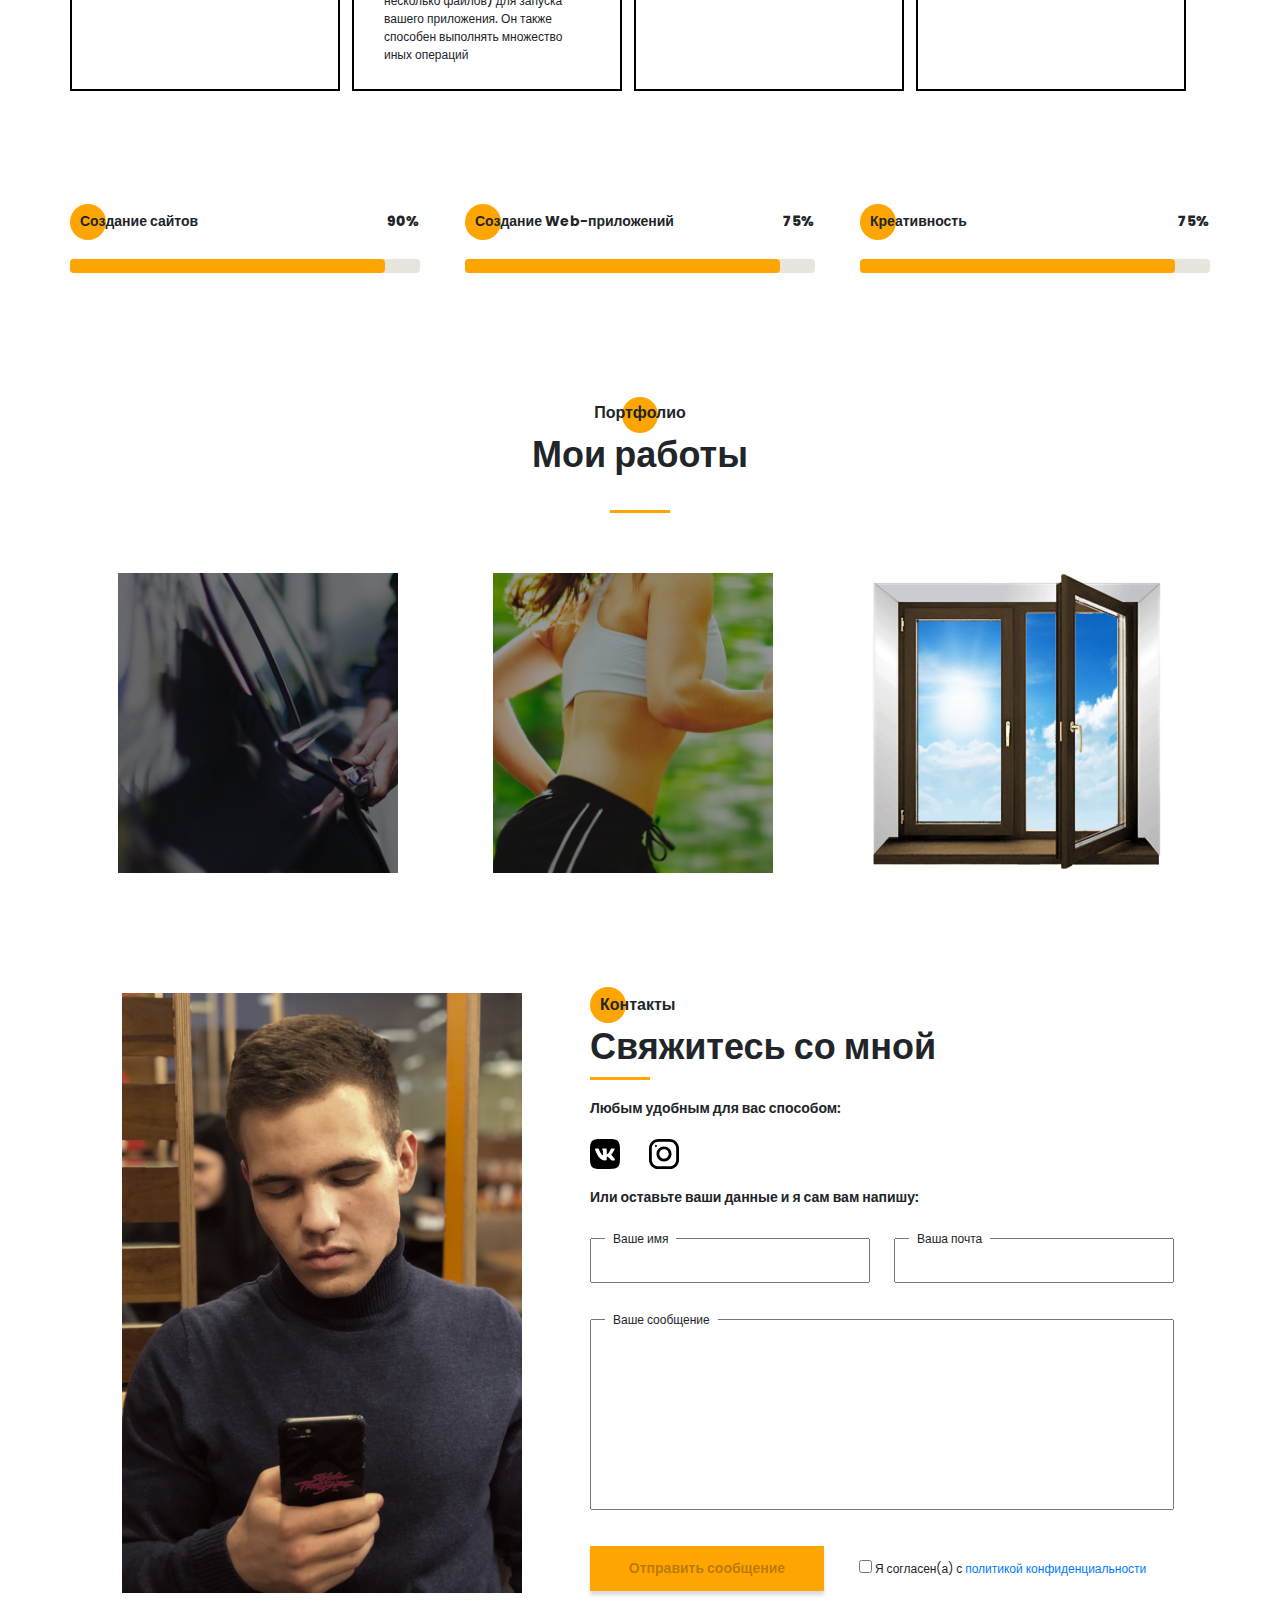
==== commit 047f715a: "change index.html" ====
--- a/index.html
+++ b/index.html
@@ -1,4 +1,94 @@
-<!DOCTYPE html><html lang="en"><head><meta charset="UTF-8"><meta http-equiv="X-UA-Compatible" content="IE=edge"><meta name="viewport" content="width=device-width,initial-scale=1"><title>Document</title><link rel="stylesheet" href="css/style.min.css"></head><body><div class="menu"><div class="menu__content"><div class="menu__close"><svg width="29" height="30" viewBox="0 0 29 30" fill="none" xmlns="http://www.w3.org/2000/svg"><path d="M17.1568 14.5231L28.4489 3.23075C29.1837 2.49623 29.1837 1.30861 28.4489 0.574085C27.7144 -0.160437 26.5267 -0.160437 25.7922 0.574085L14.4998 11.8665L3.20781 0.574085C2.47295 -0.160437 1.28567 -0.160437 0.551149 0.574085C-0.183717 1.30861 -0.183717 2.49623 0.551149 3.23075L11.8432 14.5231L0.551149 25.8155C-0.183717 26.55 -0.183717 27.7376 0.551149 28.4721C0.917206 28.8385 1.39852 29.0226 1.87948 29.0226C2.36045 29.0226 2.84141 28.8385 3.20781 28.4721L14.4998 17.1798L25.7922 28.4721C26.1586 28.8385 26.6396 29.0226 27.1205 29.0226C27.6015 29.0226 28.0825 28.8385 28.4489 28.4721C29.1837 27.7376 29.1837 26.55 28.4489 25.8155L17.1568 14.5231Z" fill="black"/></svg></div><nav><ul class="menu__ul"><li class="menu__li"><a href="#dossier" class="menu__link">ПРО МЕНЯ</a></li><li class="menu__li"><a href="#portfolio" class="menu__link">МОЙ ОПЫТ</a></li><li class="menu__li"><a href="#skils" class="menu__link">МОИ НАВЫКИ</a></li><li class="menu__li"><a href="#projects" class="menu__link">МОИ РАБОТЫ</a></li><li class="menu__li"><a href="#price" class="menu__link">ПРАЙС-ЛИСТ</a></li><li class="menu__li"><a href="#contacts" class="menu__link">КОНТАКТЫ</a></li></ul></nav><div class="menu__social"><a href="https://github.com/VictorBerkal"><svg width="20" height="19" viewBox="0 0 20 19" fill="none" xmlns="http://www.w3.org/2000/svg"><path d="M10 0C4.475 0 0 4.36167 0 9.74107C0 14.0457 2.865 17.6962 6.8375 18.9832C7.3375 19.0749 7.52083 18.7734 7.52083 18.5148C7.52083 18.2835 7.5125 17.6706 7.50833 16.8585C4.72667 17.4459 4.14 15.5517 4.14 15.5517C3.685 14.4274 3.0275 14.1267 3.0275 14.1267C2.12167 13.5228 3.0975 13.5352 3.0975 13.5352C4.10167 13.603 4.62917 14.5389 4.62917 14.5389C5.52083 16.0283 6.97 15.5979 7.54167 15.3493C7.63167 14.719 7.88917 14.2903 8.175 14.0466C5.95417 13.8029 3.62 12.9652 3.62 9.23304C3.62 8.16988 4.0075 7.30085 4.64917 6.61934C4.53667 6.37317 4.19917 5.3827 4.73667 4.04116C4.73667 4.04116 5.57417 3.78012 7.48667 5.03988C8.28667 4.82345 9.13667 4.71606 9.98667 4.7111C10.8367 4.71606 11.6867 4.82345 12.4867 5.03988C14.3867 3.78012 15.2242 4.04116 15.2242 4.04116C15.7617 5.3827 15.4242 6.37317 15.3242 6.61934C15.9617 7.30085 16.3492 8.16988 16.3492 9.23304C16.3492 12.9752 14.0117 13.7987 11.7867 14.0383C12.1367 14.3307 12.4617 14.928 12.4617 15.8408C12.4617 17.1444 12.4492 18.1918 12.4492 18.5082C12.4492 18.7635 12.6242 19.0683 13.1367 18.9708C17.1375 17.692 20 14.0391 20 9.74107C20 4.36167 15.5225 0 10 0Z" fill="#212121"/></svg> </a><a href="https://www.instagram.com/berkal_111111/?hl=ru"><svg class="rotate-right" width="20" height="20" viewBox="0 0 20 20" fill="none" xmlns="http://www.w3.org/2000/svg"><path d="M-6.01032e-07 6.25L-2.73196e-07 13.75C-1.22337e-07 17.2012 2.79875 20 6.25 20L13.75 20C17.2013 20 20 17.2012 20 13.75L20 6.25C20 2.79875 17.2012 -7.51891e-07 13.75 -6.01032e-07L6.25 -2.73196e-07C2.79875 -1.22337e-07 -7.51891e-07 2.79875 -6.01032e-07 6.25ZM13.75 1.875C16.1625 1.875 18.125 3.8375 18.125 6.25L18.125 13.75C18.125 16.1625 16.1625 18.125 13.75 18.125L6.25 18.125C3.8375 18.125 1.875 16.1625 1.875 13.75L1.875 6.25C1.875 3.8375 3.8375 1.875 6.25 1.875L13.75 1.875Z" fill="black"/><path d="M5 10C5 12.7612 7.23875 15 10 15C12.7613 15 15 12.7612 15 10C15 7.23875 12.7612 5 10 5C7.23875 5 5 7.23875 5 10ZM13.125 10C13.125 11.7225 11.7225 13.125 10 13.125C8.27625 13.125 6.875 11.7225 6.875 10C6.875 8.2775 8.27625 6.875 10 6.875C11.7225 6.875 13.125 8.2775 13.125 10Z" fill="black"/><path d="M5.29123 4.625C5.29123 4.25704 4.99295 3.95875 4.62499 3.95875C4.25703 3.95875 3.95874 4.25704 3.95874 4.625C3.95874 4.99296 4.25703 5.29125 4.62499 5.29125C4.99295 5.29125 5.29123 4.99296 5.29123 4.625Z" fill="black"/></svg> </a><a href="https://vk.com/hhesoyam"><svg xmlns="http://www.w3.org/2000/svg" width="20" height="20" viewBox="0 0 32 32"><path d="M20.911 0h-9.823c-8.964 0-11.089 2.125-11.089 11.089v9.823c0 8.964 2.125 11.089 11.089 11.089h9.823c8.964 0 11.089-2.125 11.089-11.089v-9.823c0-8.964-2.146-11.089-11.089-11.089zM25.833 22.828h-2.323c-0.88 0-1.151-0.698-2.734-2.302-1.375-1.333-1.984-1.51-2.323-1.51-0.479 0-0.615 0.135-0.615 0.792v2.099c0 0.563-0.177 0.901-1.667 0.901-2.464 0-5.198-1.49-7.115-4.266-2.891-4.068-3.682-7.115-3.682-7.745 0-0.339 0.135-0.656 0.786-0.656h2.328c0.589 0 0.813 0.271 1.042 0.901 1.151 3.323 3.068 6.234 3.859 6.234 0.292 0 0.427-0.135 0.427-0.88v-3.432c-0.089-1.583-0.922-1.719-0.922-2.281 0-0.271 0.224-0.542 0.583-0.542h3.661c0.495 0 0.677 0.271 0.677 0.854v4.63c0 0.5 0.224 0.677 0.359 0.677 0.292 0 0.542-0.177 1.083-0.719 1.672-1.875 2.87-4.766 2.87-4.766 0.156-0.339 0.427-0.656 1.016-0.656h2.328c0.698 0 0.854 0.359 0.698 0.859-0.292 1.354-3.141 5.375-3.141 5.375-0.245 0.406-0.339 0.583 0 1.036 0.25 0.339 1.063 1.042 1.604 1.672 0.995 1.13 1.76 2.078 1.964 2.734 0.229 0.651-0.109 0.99-0.766 0.99z"/></svg></a></div></div><div class="menu__opasity"></div></div><div class="sidepanel"><a href="https://github.com/VictorBerkal" class="sidepanel__link"><img src="icons/social/github.svg" alt="github"></a><a href="https://www.instagram.com/berkal_111111/?hl=ru" class="sidepanel__link"><img src="icons/social/instagram.svg" alt="instagram"></a><a class="rotate" href="https://vk.com/hhesoyam" class="sidepanel__link"><svg xmlns="http://www.w3.org/2000/svg" width="20" height="20" viewBox="0 0 32 32"><path d="M20.911 0h-9.823c-8.964 0-11.089 2.125-11.089 11.089v9.823c0 8.964 2.125 11.089 11.089 11.089h9.823c8.964 0 11.089-2.125 11.089-11.089v-9.823c0-8.964-2.146-11.089-11.089-11.089zM25.833 22.828h-2.323c-0.88 0-1.151-0.698-2.734-2.302-1.375-1.333-1.984-1.51-2.323-1.51-0.479 0-0.615 0.135-0.615 0.792v2.099c0 0.563-0.177 0.901-1.667 0.901-2.464 0-5.198-1.49-7.115-4.266-2.891-4.068-3.682-7.115-3.682-7.745 0-0.339 0.135-0.656 0.786-0.656h2.328c0.589 0 0.813 0.271 1.042 0.901 1.151 3.323 3.068 6.234 3.859 6.234 0.292 0 0.427-0.135 0.427-0.88v-3.432c-0.089-1.583-0.922-1.719-0.922-2.281 0-0.271 0.224-0.542 0.583-0.542h3.661c0.495 0 0.677 0.271 0.677 0.854v4.63c0 0.5 0.224 0.677 0.359 0.677 0.292 0 0.542-0.177 1.083-0.719 1.672-1.875 2.87-4.766 2.87-4.766 0.156-0.339 0.427-0.656 1.016-0.656h2.328c0.698 0 0.854 0.359 0.698 0.859-0.292 1.354-3.141 5.375-3.141 5.375-0.245 0.406-0.339 0.583 0 1.036 0.25 0.339 1.063 1.042 1.604 1.672 0.995 1.13 1.76 2.078 1.964 2.734 0.229 0.651-0.109 0.99-0.766 0.99z"/></svg></a><div class="sidepanel__hr"></div><div class="sidepanel__descr"><span>Социальные сети</span></div></div><section class="promo"><div class="hamburger"><span></span> <span class="long"></span> <span></span></div><div class="container"><div class="title promo__title">Меня зовут Виктор Беркаль</div><h1 class="title title_fz-48 promo__subtitle">Я web-разработчик из города Москва</h1><div class="promo__btns"><a href="#projects" class="promo__btn btn">Портфолио</a> <a href="#dossier" class="promo__btn">Про меня</a></div></div></section><section><div id="dossier" class="dossier"><div class="container"><div class="dossier__wrapper"><div class="dossier-item dossier-item_1"><div class="dossier-item__image"><img src="img/main_photo.jpg" alt="my photo"></div></div><div class="dossier-item dossier-item_2"><div class="dossier-item__title title">Про меня</div><div class="dossier-item__subtitle title title_fz-36">Меня зовут Виктор</div><div class="dossier-item__line line"></div><div class="dossier-item__descr">Обучаюсь Web-разработке уже около 2-х лет. За это время я хорошо ознакомился с такими технологиями как: HTML, CSS, JS, препроцессоры SASS, LESS, SCSS, сборщики проектов: Webpack и Gulp.<br><br>Технологию React изучаю в настоящее время. На данный момент имею знания по React'у на уровне компонентов и роутинга.</div></div><!-- <div class="dossier-item dossier-item_3">
+<!DOCTYPE html>
+<html lang="en">
+
+<head>
+    <meta charset="UTF-8">
+    <meta http-equiv="X-UA-Compatible" content="IE=edge">
+    <meta name="viewport" content="width=device-width,initial-scale=1">
+    <title>Document</title>
+    <link rel="stylesheet" href="css/style.min.css">
+</head>
+
+<body>
+    <div class="menu">
+        <div class="menu__content">
+            <div class="menu__close"><svg width="29" height="30" viewBox="0 0 29 30" fill="none"
+                    xmlns="http://www.w3.org/2000/svg">
+                    <path
+                        d="M17.1568 14.5231L28.4489 3.23075C29.1837 2.49623 29.1837 1.30861 28.4489 0.574085C27.7144 -0.160437 26.5267 -0.160437 25.7922 0.574085L14.4998 11.8665L3.20781 0.574085C2.47295 -0.160437 1.28567 -0.160437 0.551149 0.574085C-0.183717 1.30861 -0.183717 2.49623 0.551149 3.23075L11.8432 14.5231L0.551149 25.8155C-0.183717 26.55 -0.183717 27.7376 0.551149 28.4721C0.917206 28.8385 1.39852 29.0226 1.87948 29.0226C2.36045 29.0226 2.84141 28.8385 3.20781 28.4721L14.4998 17.1798L25.7922 28.4721C26.1586 28.8385 26.6396 29.0226 27.1205 29.0226C27.6015 29.0226 28.0825 28.8385 28.4489 28.4721C29.1837 27.7376 29.1837 26.55 28.4489 25.8155L17.1568 14.5231Z"
+                        fill="black" />
+                </svg></div>
+            <nav>
+                <ul class="menu__ul">
+                    <li class="menu__li"><a href="#dossier" class="menu__link">ПРО МЕНЯ</a></li>
+                    <li class="menu__li"><a href="#portfolio" class="menu__link">МОЙ ОПЫТ</a></li>
+                    <li class="menu__li"><a href="#skils" class="menu__link">МОИ НАВЫКИ</a></li>
+                    <li class="menu__li"><a href="#projects" class="menu__link">МОИ РАБОТЫ</a></li>
+                    <li class="menu__li"><a href="#price" class="menu__link">ПРАЙС-ЛИСТ</a></li>
+                    <li class="menu__li"><a href="#contacts" class="menu__link">КОНТАКТЫ</a></li>
+                </ul>
+            </nav>
+            <div class="menu__social"><a href="https://github.com/VictorBerkal"><svg width="20" height="19"
+                        viewBox="0 0 20 19" fill="none" xmlns="http://www.w3.org/2000/svg">
+                        <path
+                            d="M10 0C4.475 0 0 4.36167 0 9.74107C0 14.0457 2.865 17.6962 6.8375 18.9832C7.3375 19.0749 7.52083 18.7734 7.52083 18.5148C7.52083 18.2835 7.5125 17.6706 7.50833 16.8585C4.72667 17.4459 4.14 15.5517 4.14 15.5517C3.685 14.4274 3.0275 14.1267 3.0275 14.1267C2.12167 13.5228 3.0975 13.5352 3.0975 13.5352C4.10167 13.603 4.62917 14.5389 4.62917 14.5389C5.52083 16.0283 6.97 15.5979 7.54167 15.3493C7.63167 14.719 7.88917 14.2903 8.175 14.0466C5.95417 13.8029 3.62 12.9652 3.62 9.23304C3.62 8.16988 4.0075 7.30085 4.64917 6.61934C4.53667 6.37317 4.19917 5.3827 4.73667 4.04116C4.73667 4.04116 5.57417 3.78012 7.48667 5.03988C8.28667 4.82345 9.13667 4.71606 9.98667 4.7111C10.8367 4.71606 11.6867 4.82345 12.4867 5.03988C14.3867 3.78012 15.2242 4.04116 15.2242 4.04116C15.7617 5.3827 15.4242 6.37317 15.3242 6.61934C15.9617 7.30085 16.3492 8.16988 16.3492 9.23304C16.3492 12.9752 14.0117 13.7987 11.7867 14.0383C12.1367 14.3307 12.4617 14.928 12.4617 15.8408C12.4617 17.1444 12.4492 18.1918 12.4492 18.5082C12.4492 18.7635 12.6242 19.0683 13.1367 18.9708C17.1375 17.692 20 14.0391 20 9.74107C20 4.36167 15.5225 0 10 0Z"
+                            fill="#212121" />
+                    </svg> </a><a href="https://www.instagram.com/berkal_111111/?hl=ru"><svg class="rotate-right"
+                        width="20" height="20" viewBox="0 0 20 20" fill="none" xmlns="http://www.w3.org/2000/svg">
+                        <path
+                            d="M-6.01032e-07 6.25L-2.73196e-07 13.75C-1.22337e-07 17.2012 2.79875 20 6.25 20L13.75 20C17.2013 20 20 17.2012 20 13.75L20 6.25C20 2.79875 17.2012 -7.51891e-07 13.75 -6.01032e-07L6.25 -2.73196e-07C2.79875 -1.22337e-07 -7.51891e-07 2.79875 -6.01032e-07 6.25ZM13.75 1.875C16.1625 1.875 18.125 3.8375 18.125 6.25L18.125 13.75C18.125 16.1625 16.1625 18.125 13.75 18.125L6.25 18.125C3.8375 18.125 1.875 16.1625 1.875 13.75L1.875 6.25C1.875 3.8375 3.8375 1.875 6.25 1.875L13.75 1.875Z"
+                            fill="black" />
+                        <path
+                            d="M5 10C5 12.7612 7.23875 15 10 15C12.7613 15 15 12.7612 15 10C15 7.23875 12.7612 5 10 5C7.23875 5 5 7.23875 5 10ZM13.125 10C13.125 11.7225 11.7225 13.125 10 13.125C8.27625 13.125 6.875 11.7225 6.875 10C6.875 8.2775 8.27625 6.875 10 6.875C11.7225 6.875 13.125 8.2775 13.125 10Z"
+                            fill="black" />
+                        <path
+                            d="M5.29123 4.625C5.29123 4.25704 4.99295 3.95875 4.62499 3.95875C4.25703 3.95875 3.95874 4.25704 3.95874 4.625C3.95874 4.99296 4.25703 5.29125 4.62499 5.29125C4.99295 5.29125 5.29123 4.99296 5.29123 4.625Z"
+                            fill="black" />
+                    </svg> </a><a href="https://vk.com/hhesoyam"><svg xmlns="http://www.w3.org/2000/svg" width="20"
+                        height="20" viewBox="0 0 32 32">
+                        <path
+                            d="M20.911 0h-9.823c-8.964 0-11.089 2.125-11.089 11.089v9.823c0 8.964 2.125 11.089 11.089 11.089h9.823c8.964 0 11.089-2.125 11.089-11.089v-9.823c0-8.964-2.146-11.089-11.089-11.089zM25.833 22.828h-2.323c-0.88 0-1.151-0.698-2.734-2.302-1.375-1.333-1.984-1.51-2.323-1.51-0.479 0-0.615 0.135-0.615 0.792v2.099c0 0.563-0.177 0.901-1.667 0.901-2.464 0-5.198-1.49-7.115-4.266-2.891-4.068-3.682-7.115-3.682-7.745 0-0.339 0.135-0.656 0.786-0.656h2.328c0.589 0 0.813 0.271 1.042 0.901 1.151 3.323 3.068 6.234 3.859 6.234 0.292 0 0.427-0.135 0.427-0.88v-3.432c-0.089-1.583-0.922-1.719-0.922-2.281 0-0.271 0.224-0.542 0.583-0.542h3.661c0.495 0 0.677 0.271 0.677 0.854v4.63c0 0.5 0.224 0.677 0.359 0.677 0.292 0 0.542-0.177 1.083-0.719 1.672-1.875 2.87-4.766 2.87-4.766 0.156-0.339 0.427-0.656 1.016-0.656h2.328c0.698 0 0.854 0.359 0.698 0.859-0.292 1.354-3.141 5.375-3.141 5.375-0.245 0.406-0.339 0.583 0 1.036 0.25 0.339 1.063 1.042 1.604 1.672 0.995 1.13 1.76 2.078 1.964 2.734 0.229 0.651-0.109 0.99-0.766 0.99z" />
+                    </svg></a></div>
+        </div>
+        <div class="menu__opasity"></div>
+    </div>
+    <div class="sidepanel"><a href="https://github.com/VictorBerkal" class="sidepanel__link"><img
+                src="icons/social/github.svg" alt="github"></a><a href="https://www.instagram.com/berkal_111111/?hl=ru"
+            class="sidepanel__link"><img src="icons/social/instagram.svg" alt="instagram"></a><a class="rotate"
+            href="https://vk.com/hhesoyam" class="sidepanel__link"><svg xmlns="http://www.w3.org/2000/svg" width="20"
+                height="20" viewBox="0 0 32 32">
+                <path
+                    d="M20.911 0h-9.823c-8.964 0-11.089 2.125-11.089 11.089v9.823c0 8.964 2.125 11.089 11.089 11.089h9.823c8.964 0 11.089-2.125 11.089-11.089v-9.823c0-8.964-2.146-11.089-11.089-11.089zM25.833 22.828h-2.323c-0.88 0-1.151-0.698-2.734-2.302-1.375-1.333-1.984-1.51-2.323-1.51-0.479 0-0.615 0.135-0.615 0.792v2.099c0 0.563-0.177 0.901-1.667 0.901-2.464 0-5.198-1.49-7.115-4.266-2.891-4.068-3.682-7.115-3.682-7.745 0-0.339 0.135-0.656 0.786-0.656h2.328c0.589 0 0.813 0.271 1.042 0.901 1.151 3.323 3.068 6.234 3.859 6.234 0.292 0 0.427-0.135 0.427-0.88v-3.432c-0.089-1.583-0.922-1.719-0.922-2.281 0-0.271 0.224-0.542 0.583-0.542h3.661c0.495 0 0.677 0.271 0.677 0.854v4.63c0 0.5 0.224 0.677 0.359 0.677 0.292 0 0.542-0.177 1.083-0.719 1.672-1.875 2.87-4.766 2.87-4.766 0.156-0.339 0.427-0.656 1.016-0.656h2.328c0.698 0 0.854 0.359 0.698 0.859-0.292 1.354-3.141 5.375-3.141 5.375-0.245 0.406-0.339 0.583 0 1.036 0.25 0.339 1.063 1.042 1.604 1.672 0.995 1.13 1.76 2.078 1.964 2.734 0.229 0.651-0.109 0.99-0.766 0.99z" />
+            </svg></a>
+        <div class="sidepanel__hr"></div>
+        <div class="sidepanel__descr"><span>Социальные сети</span></div>
+    </div>
+    <section class="promo">
+        <div class="hamburger"><span></span> <span class="long"></span> <span></span></div>
+        <div class="container">
+            <div class="title promo__title">Меня зовут Виктор Беркаль</div>
+            <h1 class="title title_fz-48 promo__subtitle">Я web-разработчик из города Москва</h1>
+            <div class="promo__btns"><a href="#projects" class="promo__btn btn">Портфолио</a> <a href="#dossier"
+                    class="promo__btn">Про меня</a></div>
+        </div>
+    </section>
+    <section>
+        <div id="dossier" class="dossier">
+            <div class="container">
+                <div class="dossier__wrapper">
+                    <div class="dossier-item dossier-item_1">
+                        <div class="dossier-item__image"><img src="img/main_photo.jpg" alt="my photo"></div>
+                    </div>
+                    <div class="dossier-item dossier-item_2">
+                        <div class="dossier-item__title title">Про меня</div>
+                        <div class="dossier-item__subtitle title title_fz-36">Меня зовут Виктор</div>
+                        <div class="dossier-item__line line"></div>
+                        <div class="dossier-item__descr">Обучаюсь Web-разработке уже около 2-х лет. За это время я
+                            хорошо ознакомился с такими технологиями как: HTML, CSS, JS, препроцессоры SASS, LESS, SCSS,
+                            сборщики проектов: Webpack и Gulp.<br><br>Технологию React изучаю в настоящее время. На
+                            данный момент имею знания по React'у на уровне компонентов и роутинга.</div>
+                    </div>
+                    <!-- <div class="dossier-item dossier-item_3">
                         <div class="dossier-item__wrapper">
                             <div class="dossier-item-block">
                                 <div class="dossier-item-block__image">
@@ -30,7 +120,224 @@
                                 </div>
                             </div>
                         </div>
-                    </div> --></div></div></div></section><section><div id="portfolio" class="portfolio"><div class="container"><div class="title title_section-title">Опыт</div><h2 class="title_fz-36 title title_section-subtitle">Чем я буду полезен</h2><div class="line"></div><div class="portfolio__wrapper"><div class="portfolio-column"><div class="portfolio-column__title title title_fz-20">Образование</div><ul class="portfolio__list"><li class="portfolio-elem"><div class="portfolio-elem__inner"><div class="portfolio-elem__header"><div class="portfolio-elem__icon"><img src="icons/experience/university.svg" alt="university"></div><div class="portfolio-elem_info"><div class="portfolio-elem__title title title_fz-14">МГТУ Станкин</div><div class="portfolio-elem__subtitle">3-й курс | Москва</div></div></div><div class="portfolio-elem__body">На данный момент прохожу обучение в Московском государственном технологическом университе "Станкин". Направление: Информационные системы и технологии.</div></div></li><li class="portfolio-elem"><div class="portfolio-elem__inner"><div class="portfolio-elem__header"><div class="portfolio-elem__icon"><img src="icons/experience/courses.svg" alt="courses"></div><div class="portfolio-elem_info"><div class="portfolio-elem__title title title_fz-14">Udemy</div><div class="portfolio-elem__subtitle">Курсы по Web-разработке</div></div></div><div class="portfolio-elem__body">Lorem ipsum dolor sit amet, consectetur adipiscing elit, sed do eiusmod tempor incididunt ut labore et dolore magna aliqua.Lorem ipsum dolor sit amet, consectetur adipiscing elit, sed do eiusmo.</div></div></li></ul></div><div class="portfolio-column"><div class="portfolio-column__title title title_fz-20">Образование</div><ul class="portfolio__list"><li class="portfolio-elem"><div class="portfolio-elem__inner"><div class="portfolio-elem__header"><div class="portfolio-elem__icon"><img src="icons/experience/courses.svg" alt="courses"></div><div class="portfolio-elem_info"><div class="portfolio-elem__title title title_fz-14">Udemy</div><div class="portfolio-elem__subtitle">Полный курс по JS</div></div></div><div class="portfolio-elem__body">Lorem ipsum dolor sit amet, consectetur adipiscing elit, sed do eiusmod tempor incididunt ut labore et dolore magna aliqua.Lorem ipsum dolor sit amet, consectetur adipiscing elit, sed do eiusmo.</div></div></li></ul></div></div></div></div></section><section><div id="skils" class="skils"><div class="container"><div class="title title_section-title">Навыки</div><h2 class="title_fz-36 title title_section-subtitle">Какие технологии я знаю</h2><div class="line"></div><div class="skils__wrapper"><div class="skils-item"><div class="skils-item__image"><img src="icons/skills/html5.svg" alt="html5"></div><div class="skils-item__info"><div class="skils-item__title title_fz-14">HTML5</div></div><div class="skils-item__descr">Именно он создает каркас вашего сайта или приложения, а пятая версия позволит мне создавать более SEO-оптимизированную структуру вашего продукта</div></div><div class="skils-item"><div class="skils-item__image"><img src="icons/skills/css3.svg" alt="css3"></div><div class="skils-item__info"><div class="skils-item__title title_fz-14">CSS3</div></div><div class="skils-item__descr">Этот язык стилей позволяет мне создавать абсолютно любой внешний вид вашего сайта или приложения. Все ограничивается только вашей фантазией!</div></div><div class="skils-item"><div class="skils-item__image"><img src="icons/skills/js.svg" alt="js"></div><div class="skils-item__info"><div class="skils-item__title title_fz-14">Java Script</div></div><div class="skils-item__descr">Этот язык программирования позволяет оживить все что угодно: слайдеры, окна, подсказки, вкладки, получение данных от сервера и многое другое</div></div><div class="skils-item"><div class="skils-item__image"><img src="icons/skills/reactjs.png" alt="jquery"></div><div class="skils-item__info"><div class="skils-item__title title_fz-14">React</div></div><div class="skils-item__descr"><strong style="font-size: 14px;">(В процессе обучения)</strong><br>React — это декларативная, эффективная и гибкая JavaScript библиотека для создания пользовательских интерфейсов.</div></div><div class="skils-item"><div class="skils-item__image"><img src="icons/skills/jquery.svg" alt="jquery"></div><div class="skils-item__info"><div class="skils-item__title title_fz-14">Jquery</div></div><div class="skils-item__descr">Библиотека Jquery позволит ускорить разработку. Без необходимости интегрировать в проект мы её не будем, но навык работы с ней присутствует</div></div><div class="skils-item"><div class="skils-item__image"><svg class="webpack" id="angularjs" xmlns="http://www.w3.org/2000/svg" viewBox="0 0 128 128"><defs><style>.cls-1{fill:#8ed6fb;}.cls-2{fill:#1c78c0;}</style></defs><title>Artboard 12</title><g id="original"><path class="cls-1" d="M117.29,98.1,66.24,127V104.49L98,87,117.29,98.1Zm3.5-3.16V34.55L102.11,45.35V84.16l18.67,10.77ZM10.71,98.1l51,28.88V104.49L29.94,87Zm-3.5-3.16V34.55L25.89,45.35V84.16Zm2.19-64.3L61.76,1V22.76L28.21,41.21l-.27.15Zm109.18,0L66.24,1V22.76L99.79,41.2l.27.15,18.54-10.71Z"/><path class="cls-2" d="M61.76,99.37,30.37,82.1V47.92L61.76,66Zm4.48,0L97.63,82.12V47.92L66.24,66ZM32.5,44,64,26.66,95.5,44,64,62.16,32.5,44Z"/></g></svg></div><div class="skils-item__info"><div class="skils-item__title title_fz-14">Webpack</div></div><div class="skils-item__descr">Webpack — это инструмент, позволяющий скомпилировать, например, JavaScript модули в единый JS-файл. Webpack также известен как сборщик модулей. При большом количестве файлов он создает один объемный файл (или несколько файлов) для запуска вашего приложения. Он также способен выполнять множество иных операций</div></div><div class="skils-item"><div class="skils-item__image"><svg class="svg" aria-hidden="true" focusable="false" data-prefix="fab" data-icon="gulp" class="svg-inline--fa fa-gulp fa-w-8" role="img" xmlns="http://www.w3.org/2000/svg" viewBox="0 0 256 512"><path fill="currentColor" d="M209.8 391.1l-14.1 24.6-4.6 80.2c0 8.9-28.3 16.1-63.1 16.1s-63.1-7.2-63.1-16.1l-5.8-79.4-14.9-25.4c41.2 17.3 126 16.7 165.6 0zm-196-253.3l13.6 125.5c5.9-20 20.8-47 40-55.2 6.3-2.7 12.7-2.7 18.7.9 5.2 3 9.6 9.3 10.1 11.8 1.2 6.5-2 9.1-4.5 9.1-3 0-5.3-4.6-6.8-7.3-4.1-7.3-10.3-7.6-16.9-2.8-6.9 5-12.9 13.4-17.1 20.7-5.1 8.8-9.4 18.5-12 28.2-1.5 5.6-2.9 14.6-.6 19.9 1 2.2 2.5 3.6 4.9 3.6 5 0 12.3-6.6 15.8-10.1 4.5-4.5 10.3-11.5 12.5-16l5.2-15.5c2.6-6.8 9.9-5.6 9.9 0 0 10.2-3.7 13.6-10 34.7-5.8 19.5-7.6 25.8-7.6 25.8-.7 2.8-3.4 7.5-6.3 7.5-1.2 0-2.1-.4-2.6-1.2-1-1.4-.9-5.3-.8-6.3.2-3.2 6.3-22.2 7.3-25.2-2 2.2-4.1 4.4-6.4 6.6-5.4 5.1-14.1 11.8-21.5 11.8-3.4 0-5.6-.9-7.7-2.4l7.6 79.6c2 5 39.2 17.1 88.2 17.1 49.1 0 86.3-12.2 88.2-17.1l10.9-94.6c-5.7 5.2-12.3 11.6-19.6 14.8-5.4 2.3-17.4 3.8-17.4-5.7 0-5.2 9.1-14.8 14.4-21.5 1.4-1.7 4.7-5.9 4.7-8.1 0-2.9-6-2.2-11.7 2.5-3.2 2.7-6.2 6.3-8.7 9.7-4.3 6-6.6 11.2-8.5 15.5-6.2 14.2-4.1 8.6-9.1 22-5 13.3-4.2 11.8-5.2 14-.9 1.9-2.2 3.5-4 4.5-1.9 1-4.5.9-6.1-.3-.9-.6-1.3-1.9-1.3-3.7 0-.9.1-1.8.3-2.7 1.5-6.1 7.8-18.1 15-34.3 1.6-3.7 1-2.6.8-2.3-6.2 6-10.9 8.9-14.4 10.5-5.8 2.6-13 2.6-14.5-4.1-.1-.4-.1-.8-.2-1.2-11.8 9.2-24.3 11.7-20-8.1-4.6 8.2-12.6 14.9-22.4 14.9-4.1 0-7.1-1.4-8.6-5.1-2.3-5.5 1.3-14.9 4.6-23.8 1.7-4.5 4-9.9 7.1-16.2 1.6-3.4 4.2-5.4 7.6-4.5.6.2 1.1.4 1.6.7 2.6 1.8 1.6 4.5.3 7.2-3.8 7.5-7.1 13-9.3 20.8-.9 3.3-2 9 1.5 9 2.4 0 4.7-.8 6.9-2.4 4.6-3.4 8.3-8.5 11.1-13.5 2-3.6 4.4-8.3 5.6-12.3.5-1.7 1.1-3.3 1.8-4.8 1.1-2.5 2.6-5.1 5.2-5.1 1.3 0 2.4.5 3.2 1.5 1.7 2.2 1.3 4.5.4 6.9-2 5.6-4.7 10.6-6.9 16.7-1.3 3.5-2.7 8-2.7 11.7 0 3.4 3.7 2.6 6.8 1.2 2.4-1.1 4.8-2.8 6.8-4.5 1.2-4.9.9-3.8 26.4-68.2 1.3-3.3 3.7-4.7 6.1-4.7 1.2 0 2.2.4 3.2 1.1 1.7 1.3 1.7 4.1 1 6.2-.7 1.9-.6 1.3-4.5 10.5-5.2 12.1-8.6 20.8-13.2 31.9-1.9 4.6-7.7 18.9-8.7 22.3-.6 2.2-1.3 5.8 1 5.8 5.4 0 19.3-13.1 23.1-17 .2-.3.5-.4.9-.6.6-1.9 1.2-3.7 1.7-5.5 1.4-3.8 2.7-8.2 5.3-11.3.8-1 1.7-1.6 2.7-1.6 2.8 0 4.2 1.2 4.2 4 0 1.1-.7 5.1-1.1 6.2 1.4-1.5 2.9-3 4.5-4.5 15-13.9 25.7-6.8 25.7.2 0 7.4-8.9 17.7-13.8 23.4-1.6 1.9-4.9 5.4-5 6.4 0 1.3.9 1.8 2.2 1.8 2 0 6.4-3.5 8-4.7 5-3.9 11.8-9.9 16.6-14.1l14.8-136.8c-30.5 17.1-197.6 17.2-228.3.2zm229.7-8.5c0 21-231.2 21-231.2 0 0-8.8 51.8-15.9 115.6-15.9 9 0 17.8.1 26.3.4l12.6-48.7L228.1.6c1.4-1.4 5.8-.2 9.9 3.5s6.6 7.9 5.3 9.3l-.1.1L185.9 74l-10 40.7c39.9 2.6 67.6 8.1 67.6 14.6zm-69.4 4.6c0-.8-.9-1.5-2.5-2.1l-.2.8c0 1.3-5 2.4-11.1 2.4s-11.1-1.1-11.1-2.4c0-.1 0-.2.1-.3l.2-.7c-1.8.6-3 1.4-3 2.3 0 2.1 6.2 3.7 13.7 3.7 7.7.1 13.9-1.6 13.9-3.7z"></path></svg></div><div class="skils-item__info"><div class="skils-item__title title_fz-14">Gulp</div></div><div class="skils-item__descr">Gulp - это инструмент для автоматизации рутинных задач, которые возникают при веб-разработке. Это может быть не только frontend разработка, это может быть и backend разработка.</div></div><div class="skils-item"><div class="skils-item__image"><img src="icons/skills/Bootstrap.png" alt="js"></div><div class="skils-item__info"><div class="skils-item__title title_fz-14">Bootstrap</div></div><div class="skils-item__descr">Bootstrap — это открытый и бесплатный HTML, CSS и JS фреймворк, который используется веб-разработчиками для быстрой вёрстки адаптивных дизайнов сайтов и веб-приложений.</div></div></div><div class="skils-statistics"><div class="skils-statistics__wrapper"><div class="skils-statistics__item"><div class="skils-statistics__header"><div class="skils-statistics__title title title_fz-14">Создание сайтов</div><div class="skils-statistics__percent">90%</div></div><div class="skils-statistics-body"><div class="skils-statistics-body__part"></div></div></div><div class="skils-statistics__item"><div class="skils-statistics__header"><div class="skils-statistics__title title title_fz-14">Создание Web-приложений</div><div class="skils-statistics__percent">75%</div></div><div class="skils-statistics-body"><div class="skils-statistics-body__part"></div></div></div><div class="skils-statistics__item"><div class="skils-statistics__header"><div class="skils-statistics__title title title_fz-14">Креативность</div><div class="skils-statistics__percent">75%</div></div><div class="skils-statistics-body"><div class="skils-statistics-body__part"></div></div></div></div></div></div></div></section><section><div id="projects" class="projects"><div class="container"><div class="title title_section-title">Портфолио</div><h2 class="title_fz-36 title title_section-subtitle">Мои работы</h2><div class="line"></div><div class="projects__wrapper"><a href="uber3/index.html" class="projects__item"><img src="img/works/uber.jpg" alt="uber"> </a><a href="run/index.html" class="projects__item"><img src="img/works/pulse.jpg" alt="pulse"> </a><a href="wind/index.html" class="projects__item"><img src="img/works/window.jpg" alt="bread"> </a><!-- <a class="projects__item projects__vertical"> 
+                    </div> -->
+                </div>
+            </div>
+        </div>
+    </section>
+    <section>
+        <div id="portfolio" class="portfolio">
+            <div class="container">
+                <div class="title title_section-title">Опыт</div>
+                <h2 class="title_fz-36 title title_section-subtitle">Чем я буду полезен</h2>
+                <div class="line"></div>
+                <div class="portfolio__wrapper">
+                    <div class="portfolio-column">
+                        <div class="portfolio-column__title title title_fz-20">Образование</div>
+                        <ul class="portfolio__list">
+                            <li class="portfolio-elem">
+                                <div class="portfolio-elem__inner">
+                                    <div class="portfolio-elem__header">
+                                        <div class="portfolio-elem__icon"><img src="icons/experience/university.svg"
+                                                alt="university"></div>
+                                        <div class="portfolio-elem_info">
+                                            <div class="portfolio-elem__title title title_fz-14">МГТУ Станкин</div>
+                                            <div class="portfolio-elem__subtitle">4-й курс | Москва</div>
+                                        </div>
+                                    </div>
+                                    <div class="portfolio-elem__body">На данный момент прохожу обучение в Московском
+                                        государственном технологическом университе "Станкин". Направление:
+                                        Информационные системы и технологии.</div>
+                                </div>
+                            </li>
+                            <li class="portfolio-elem">
+                                <div class="portfolio-elem__inner">
+                                    <div class="portfolio-elem__header">
+                                        <div class="portfolio-elem__icon"><img src="icons/experience/courses.svg"
+                                                alt="courses"></div>
+                                        <div class="portfolio-elem_info">
+                                            <div class="portfolio-elem__title title title_fz-14">Udemy</div>
+                                            <div class="portfolio-elem__subtitle">Курсы по Web-разработке</div>
+                                        </div>
+                                    </div>
+                                    <div class="portfolio-elem__body">Lorem ipsum dolor sit amet, consectetur adipiscing
+                                        elit, sed do eiusmod tempor incididunt ut labore et dolore magna aliqua.Lorem
+                                        ipsum dolor sit amet, consectetur adipiscing elit, sed do eiusmo.</div>
+                                </div>
+                            </li>
+                        </ul>
+                    </div>
+                    <div class="portfolio-column">
+                        <div class="portfolio-column__title title title_fz-20">Образование</div>
+                        <ul class="portfolio__list">
+                            <li class="portfolio-elem">
+                                <div class="portfolio-elem__inner">
+                                    <div class="portfolio-elem__header">
+                                        <div class="portfolio-elem__icon"><img src="icons/experience/courses.svg"
+                                                alt="courses"></div>
+                                        <div class="portfolio-elem_info">
+                                            <div class="portfolio-elem__title title title_fz-14">Udemy</div>
+                                            <div class="portfolio-elem__subtitle">Полный курс по JS</div>
+                                        </div>
+                                    </div>
+                                    <div class="portfolio-elem__body">Lorem ipsum dolor sit amet, consectetur adipiscing
+                                        elit, sed do eiusmod tempor incididunt ut labore et dolore magna aliqua.Lorem
+                                        ipsum dolor sit amet, consectetur adipiscing elit, sed do eiusmo.</div>
+                                </div>
+                            </li>
+                        </ul>
+                    </div>
+                </div>
+            </div>
+        </div>
+    </section>
+    <section>
+        <div id="skils" class="skils">
+            <div class="container">
+                <div class="title title_section-title">Навыки</div>
+                <h2 class="title_fz-36 title title_section-subtitle">Какие технологии я знаю</h2>
+                <div class="line"></div>
+                <div class="skils__wrapper">
+                    <div class="skils-item">
+                        <div class="skils-item__image"><img src="icons/skills/html5.svg" alt="html5"></div>
+                        <div class="skils-item__info">
+                            <div class="skils-item__title title_fz-14">HTML5</div>
+                        </div>
+                        <div class="skils-item__descr">Именно он создает каркас вашего сайта или приложения, а пятая
+                            версия позволит мне создавать более SEO-оптимизированную структуру вашего продукта</div>
+                    </div>
+                    <div class="skils-item">
+                        <div class="skils-item__image"><img src="icons/skills/css3.svg" alt="css3"></div>
+                        <div class="skils-item__info">
+                            <div class="skils-item__title title_fz-14">CSS3</div>
+                        </div>
+                        <div class="skils-item__descr">Этот язык стилей позволяет мне создавать абсолютно любой внешний
+                            вид вашего сайта или приложения. Все ограничивается только вашей фантазией!</div>
+                    </div>
+                    <div class="skils-item">
+                        <div class="skils-item__image"><img src="icons/skills/js.svg" alt="js"></div>
+                        <div class="skils-item__info">
+                            <div class="skils-item__title title_fz-14">Java Script</div>
+                        </div>
+                        <div class="skils-item__descr">Этот язык программирования позволяет оживить все что угодно:
+                            слайдеры, окна, подсказки, вкладки, получение данных от сервера и многое другое</div>
+                    </div>
+                    <div class="skils-item">
+                        <div class="skils-item__image"><img src="icons/skills/reactjs.png" alt="jquery"></div>
+                        <div class="skils-item__info">
+                            <div class="skils-item__title title_fz-14">React</div>
+                        </div>
+                        <div class="skils-item__descr"><br>React — это декларативная, эффективная и гибкая JavaScript
+                            библиотека для создания пользовательских интерфейсов.</div>
+                    </div>
+                    <div class="skils-item">
+                        <div class="skils-item__image"><img src="icons/skills/jquery.svg" alt="jquery"></div>
+                        <div class="skils-item__info">
+                            <div class="skils-item__title title_fz-14">Jquery</div>
+                        </div>
+                        <div class="skils-item__descr">Библиотека Jquery позволит ускорить разработку. Без необходимости
+                            интегрировать в проект мы её не будем, но навык работы с ней присутствует</div>
+                    </div>
+                    <div class="skils-item">
+                        <div class="skils-item__image"><svg class="webpack" id="angularjs"
+                                xmlns="http://www.w3.org/2000/svg" viewBox="0 0 128 128">
+                                <defs>
+                                    <style>
+                                        .cls-1 {
+                                            fill: #8ed6fb;
+                                        }
+
+                                        .cls-2 {
+                                            fill: #1c78c0;
+                                        }
+                                    </style>
+                                </defs>
+                                <title>Artboard 12</title>
+                                <g id="original">
+                                    <path class="cls-1"
+                                        d="M117.29,98.1,66.24,127V104.49L98,87,117.29,98.1Zm3.5-3.16V34.55L102.11,45.35V84.16l18.67,10.77ZM10.71,98.1l51,28.88V104.49L29.94,87Zm-3.5-3.16V34.55L25.89,45.35V84.16Zm2.19-64.3L61.76,1V22.76L28.21,41.21l-.27.15Zm109.18,0L66.24,1V22.76L99.79,41.2l.27.15,18.54-10.71Z" />
+                                    <path class="cls-2"
+                                        d="M61.76,99.37,30.37,82.1V47.92L61.76,66Zm4.48,0L97.63,82.12V47.92L66.24,66ZM32.5,44,64,26.66,95.5,44,64,62.16,32.5,44Z" />
+                                </g>
+                            </svg></div>
+                        <div class="skils-item__info">
+                            <div class="skils-item__title title_fz-14">Webpack</div>
+                        </div>
+                        <div class="skils-item__descr">Webpack — это инструмент, позволяющий скомпилировать, например,
+                            JavaScript модули в единый JS-файл. Webpack также известен как сборщик модулей. При большом
+                            количестве файлов он создает один объемный файл (или несколько файлов) для запуска вашего
+                            приложения. Он также способен выполнять множество иных операций</div>
+                    </div>
+                    <div class="skils-item">
+                        <div class="skils-item__image"><svg class="svg" aria-hidden="true" focusable="false"
+                                data-prefix="fab" data-icon="gulp" class="svg-inline--fa fa-gulp fa-w-8" role="img"
+                                xmlns="http://www.w3.org/2000/svg" viewBox="0 0 256 512">
+                                <path fill="currentColor"
+                                    d="M209.8 391.1l-14.1 24.6-4.6 80.2c0 8.9-28.3 16.1-63.1 16.1s-63.1-7.2-63.1-16.1l-5.8-79.4-14.9-25.4c41.2 17.3 126 16.7 165.6 0zm-196-253.3l13.6 125.5c5.9-20 20.8-47 40-55.2 6.3-2.7 12.7-2.7 18.7.9 5.2 3 9.6 9.3 10.1 11.8 1.2 6.5-2 9.1-4.5 9.1-3 0-5.3-4.6-6.8-7.3-4.1-7.3-10.3-7.6-16.9-2.8-6.9 5-12.9 13.4-17.1 20.7-5.1 8.8-9.4 18.5-12 28.2-1.5 5.6-2.9 14.6-.6 19.9 1 2.2 2.5 3.6 4.9 3.6 5 0 12.3-6.6 15.8-10.1 4.5-4.5 10.3-11.5 12.5-16l5.2-15.5c2.6-6.8 9.9-5.6 9.9 0 0 10.2-3.7 13.6-10 34.7-5.8 19.5-7.6 25.8-7.6 25.8-.7 2.8-3.4 7.5-6.3 7.5-1.2 0-2.1-.4-2.6-1.2-1-1.4-.9-5.3-.8-6.3.2-3.2 6.3-22.2 7.3-25.2-2 2.2-4.1 4.4-6.4 6.6-5.4 5.1-14.1 11.8-21.5 11.8-3.4 0-5.6-.9-7.7-2.4l7.6 79.6c2 5 39.2 17.1 88.2 17.1 49.1 0 86.3-12.2 88.2-17.1l10.9-94.6c-5.7 5.2-12.3 11.6-19.6 14.8-5.4 2.3-17.4 3.8-17.4-5.7 0-5.2 9.1-14.8 14.4-21.5 1.4-1.7 4.7-5.9 4.7-8.1 0-2.9-6-2.2-11.7 2.5-3.2 2.7-6.2 6.3-8.7 9.7-4.3 6-6.6 11.2-8.5 15.5-6.2 14.2-4.1 8.6-9.1 22-5 13.3-4.2 11.8-5.2 14-.9 1.9-2.2 3.5-4 4.5-1.9 1-4.5.9-6.1-.3-.9-.6-1.3-1.9-1.3-3.7 0-.9.1-1.8.3-2.7 1.5-6.1 7.8-18.1 15-34.3 1.6-3.7 1-2.6.8-2.3-6.2 6-10.9 8.9-14.4 10.5-5.8 2.6-13 2.6-14.5-4.1-.1-.4-.1-.8-.2-1.2-11.8 9.2-24.3 11.7-20-8.1-4.6 8.2-12.6 14.9-22.4 14.9-4.1 0-7.1-1.4-8.6-5.1-2.3-5.5 1.3-14.9 4.6-23.8 1.7-4.5 4-9.9 7.1-16.2 1.6-3.4 4.2-5.4 7.6-4.5.6.2 1.1.4 1.6.7 2.6 1.8 1.6 4.5.3 7.2-3.8 7.5-7.1 13-9.3 20.8-.9 3.3-2 9 1.5 9 2.4 0 4.7-.8 6.9-2.4 4.6-3.4 8.3-8.5 11.1-13.5 2-3.6 4.4-8.3 5.6-12.3.5-1.7 1.1-3.3 1.8-4.8 1.1-2.5 2.6-5.1 5.2-5.1 1.3 0 2.4.5 3.2 1.5 1.7 2.2 1.3 4.5.4 6.9-2 5.6-4.7 10.6-6.9 16.7-1.3 3.5-2.7 8-2.7 11.7 0 3.4 3.7 2.6 6.8 1.2 2.4-1.1 4.8-2.8 6.8-4.5 1.2-4.9.9-3.8 26.4-68.2 1.3-3.3 3.7-4.7 6.1-4.7 1.2 0 2.2.4 3.2 1.1 1.7 1.3 1.7 4.1 1 6.2-.7 1.9-.6 1.3-4.5 10.5-5.2 12.1-8.6 20.8-13.2 31.9-1.9 4.6-7.7 18.9-8.7 22.3-.6 2.2-1.3 5.8 1 5.8 5.4 0 19.3-13.1 23.1-17 .2-.3.5-.4.9-.6.6-1.9 1.2-3.7 1.7-5.5 1.4-3.8 2.7-8.2 5.3-11.3.8-1 1.7-1.6 2.7-1.6 2.8 0 4.2 1.2 4.2 4 0 1.1-.7 5.1-1.1 6.2 1.4-1.5 2.9-3 4.5-4.5 15-13.9 25.7-6.8 25.7.2 0 7.4-8.9 17.7-13.8 23.4-1.6 1.9-4.9 5.4-5 6.4 0 1.3.9 1.8 2.2 1.8 2 0 6.4-3.5 8-4.7 5-3.9 11.8-9.9 16.6-14.1l14.8-136.8c-30.5 17.1-197.6 17.2-228.3.2zm229.7-8.5c0 21-231.2 21-231.2 0 0-8.8 51.8-15.9 115.6-15.9 9 0 17.8.1 26.3.4l12.6-48.7L228.1.6c1.4-1.4 5.8-.2 9.9 3.5s6.6 7.9 5.3 9.3l-.1.1L185.9 74l-10 40.7c39.9 2.6 67.6 8.1 67.6 14.6zm-69.4 4.6c0-.8-.9-1.5-2.5-2.1l-.2.8c0 1.3-5 2.4-11.1 2.4s-11.1-1.1-11.1-2.4c0-.1 0-.2.1-.3l.2-.7c-1.8.6-3 1.4-3 2.3 0 2.1 6.2 3.7 13.7 3.7 7.7.1 13.9-1.6 13.9-3.7z">
+                                </path>
+                            </svg></div>
+                        <div class="skils-item__info">
+                            <div class="skils-item__title title_fz-14">Gulp</div>
+                        </div>
+                        <div class="skils-item__descr">Gulp - это инструмент для автоматизации рутинных задач, которые
+                            возникают при веб-разработке. Это может быть не только frontend разработка, это может быть и
+                            backend разработка.</div>
+                    </div>
+                    <div class="skils-item">
+                        <div class="skils-item__image"><img src="icons/skills/Bootstrap.png" alt="js"></div>
+                        <div class="skils-item__info">
+                            <div class="skils-item__title title_fz-14">Bootstrap</div>
+                        </div>
+                        <div class="skils-item__descr">Bootstrap — это открытый и бесплатный HTML, CSS и JS фреймворк,
+                            который используется веб-разработчиками для быстрой вёрстки адаптивных дизайнов сайтов и
+                            веб-приложений.</div>
+                    </div>
+                </div>
+                <div class="skils-statistics">
+                    <div class="skils-statistics__wrapper">
+                        <div class="skils-statistics__item">
+                            <div class="skils-statistics__header">
+                                <div class="skils-statistics__title title title_fz-14">Создание сайтов</div>
+                                <div class="skils-statistics__percent">90%</div>
+                            </div>
+                            <div class="skils-statistics-body">
+                                <div class="skils-statistics-body__part"></div>
+                            </div>
+                        </div>
+                        <div class="skils-statistics__item">
+                            <div class="skils-statistics__header">
+                                <div class="skils-statistics__title title title_fz-14">Создание Web-приложений</div>
+                                <div class="skils-statistics__percent">75%</div>
+                            </div>
+                            <div class="skils-statistics-body">
+                                <div class="skils-statistics-body__part"></div>
+                            </div>
+                        </div>
+                        <div class="skils-statistics__item">
+                            <div class="skils-statistics__header">
+                                <div class="skils-statistics__title title title_fz-14">Креативность</div>
+                                <div class="skils-statistics__percent">75%</div>
+                            </div>
+                            <div class="skils-statistics-body">
+                                <div class="skils-statistics-body__part"></div>
+                            </div>
+                        </div>
+                    </div>
+                </div>
+            </div>
+        </div>
+    </section>
+    <section>
+        <div id="projects" class="projects">
+            <div class="container">
+                <div class="title title_section-title">Портфолио</div>
+                <h2 class="title_fz-36 title title_section-subtitle">Мои работы</h2>
+                <div class="line"></div>
+                <div class="projects__wrapper"><a href="uber3/index.html" class="projects__item"><img
+                            src="img/works/uber.jpg" alt="uber"> </a><a href="run/index.html"
+                        class="projects__item"><img src="img/works/pulse.jpg" alt="pulse"> </a><a href="wind/index.html"
+                        class="projects__item"><img src="img/works/window.jpg" alt="bread"> </a>
+                    <!-- <a class="projects__item projects__vertical"> 
                         <img src="img/works/plans.jpg" alt="plans">
                     </a>
                     <a class="projects__item">
@@ -38,7 +345,12 @@
                     </a>
                     <a class="projects__item projects__horizontally">
                         <img src="img/works/mac.jpg" alt="mac">
-                    </a> --></div></div></div></section><!-- <section>
+                    </a> -->
+                </div>
+            </div>
+        </div>
+    </section>
+    <!-- <section>
         <div id="price" class="price">
             <div class="container">
                 <div class="title title_section-title">Прайс-лист</div>
@@ -74,6 +386,56 @@
                 </div>
             </div>
         </div>
-    </section> --><section><div id="contacts" class="contacts"><div class="container"><div class="contacts__wrapper"><div class="contacts__col delete"><div class="contacts__image"><img src="img/main_photo.jpg" alt="my photo"></div></div><div class="contacts__col"><div class="contacts-info"><div class="contacts-info__title title">Контакты</div><div class="contacts-info__subtitle title title_fz-36">Свяжитесь со мной</div><div class="contacts-info__line line"></div><div class="contacts-info__descr">Любым удобным для вас способом:</div><div class="contacts-info__icons"><a href="https://vk.com/hhesoyam" class="contacts-info__icon"><img src="icons/social/vk.svg" alt="facebook"> </a><!-- <a href="#" class="contacts-info__icon">
+    </section> -->
+    <section>
+        <div id="contacts" class="contacts">
+            <div class="container">
+                <div class="contacts__wrapper">
+                    <div class="contacts__col delete">
+                        <div class="contacts__image"><img src="img/main_photo.jpg" alt="my photo"></div>
+                    </div>
+                    <div class="contacts__col">
+                        <div class="contacts-info">
+                            <div class="contacts-info__title title">Контакты</div>
+                            <div class="contacts-info__subtitle title title_fz-36">Свяжитесь со мной</div>
+                            <div class="contacts-info__line line"></div>
+                            <div class="contacts-info__descr">Любым удобным для вас способом:</div>
+                            <div class="contacts-info__icons"><a href="https://vk.com/hhesoyam"
+                                    class="contacts-info__icon"><img src="icons/social/vk.svg" alt="facebook"> </a>
+                                <!-- <a href="#" class="contacts-info__icon">
                                     <img src="icons/social/telegram.svg" alt="telegram">
-                                </a> --> <a href="https://www.instagram.com/berkal_111111/?hl=ru" class="contacts-info__icon"><img src="icons/social/instagram.svg" alt="instagram"></a></div><div class="contacts-info__descr">Или оставьте ваши данные и я сам вам напишу:</div></div><form action="#" class="contacts__form"><div class="contacts__input"><input class="input-name" required name="name" id="name" type="text"> <label for="name">Ваше имя</label></div><div class="contacts__input"><input class="input-email" required name="email" id="email" type="email"> <label for="email">Ваша почта</label></div><div class="contacts__textarea"><textarea class="textarea-message" name="text" id="text"></textarea> <label for="text">Ваше сообщение</label></div><div class="contacts__triggers"><button disabled="disabled" class="btn contacts__btn">Отправить сообщение</button><div class="contacts__politic"><input required type="checkbox"> <span>Я согласен(а) с <a href="/policy.html">политикой конфиденциальности</a></span></div></div></form></div></div></div></div></section><div class="modal"><div class="modal-window"><div class="modal-window__close">&#10006;</div><div class="modal-window__header">Спасибо за оставленную заявку!</div><div class="modal-window__descr">Я свяжусь с вами в ближайшее время</div></div></div><script src="js/index-min.js"></script></body></html>+                                </a> --> <a href="https://www.instagram.com/berkal_111111/?hl=ru"
+                                    class="contacts-info__icon"><img src="icons/social/instagram.svg"
+                                        alt="instagram"></a>
+                            </div>
+                            <div class="contacts-info__descr">Или оставьте ваши данные и я сам вам напишу:</div>
+                        </div>
+                        <form action="#" class="contacts__form">
+                            <div class="contacts__input"><input class="input-name" required name="name" id="name"
+                                    type="text"> <label for="name">Ваше имя</label></div>
+                            <div class="contacts__input"><input class="input-email" required name="email" id="email"
+                                    type="email"> <label for="email">Ваша почта</label></div>
+                            <div class="contacts__textarea"><textarea class="textarea-message" name="text"
+                                    id="text"></textarea> <label for="text">Ваше сообщение</label></div>
+                            <div class="contacts__triggers"><button disabled="disabled"
+                                    class="btn contacts__btn">Отправить сообщение</button>
+                                <div class="contacts__politic"><input required type="checkbox"> <span>Я согласен(а) с <a
+                                            href="/policy.html">политикой конфиденциальности</a></span></div>
+                            </div>
+                        </form>
+                    </div>
+                </div>
+            </div>
+        </div>
+    </section>
+    <div class="modal">
+        <div class="modal-window">
+            <div class="modal-window__close">&#10006;</div>
+            <div class="modal-window__header">Спасибо за оставленную заявку!</div>
+            <div class="modal-window__descr">Я свяжусь с вами в ближайшее время</div>
+        </div>
+    </div>
+    <script src="js/index-min.js"></script>
+</body>
+
+</html>